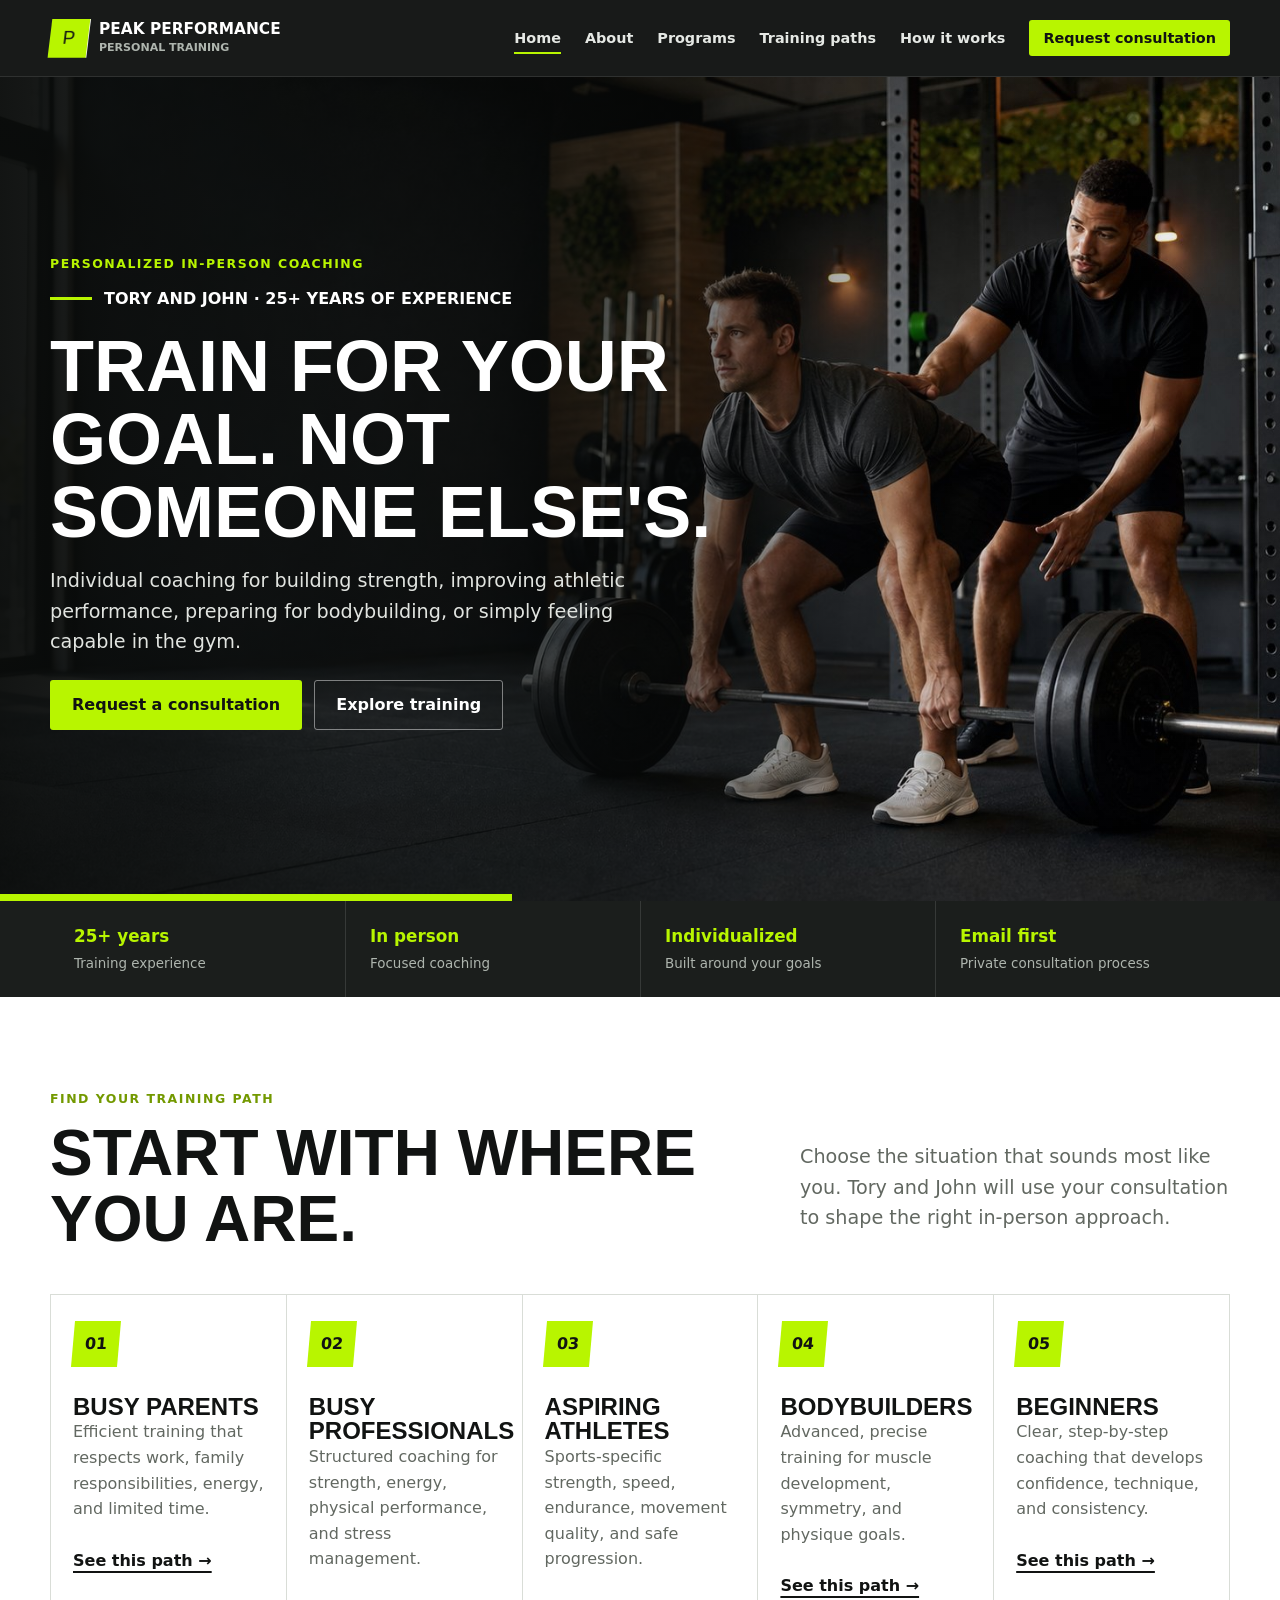
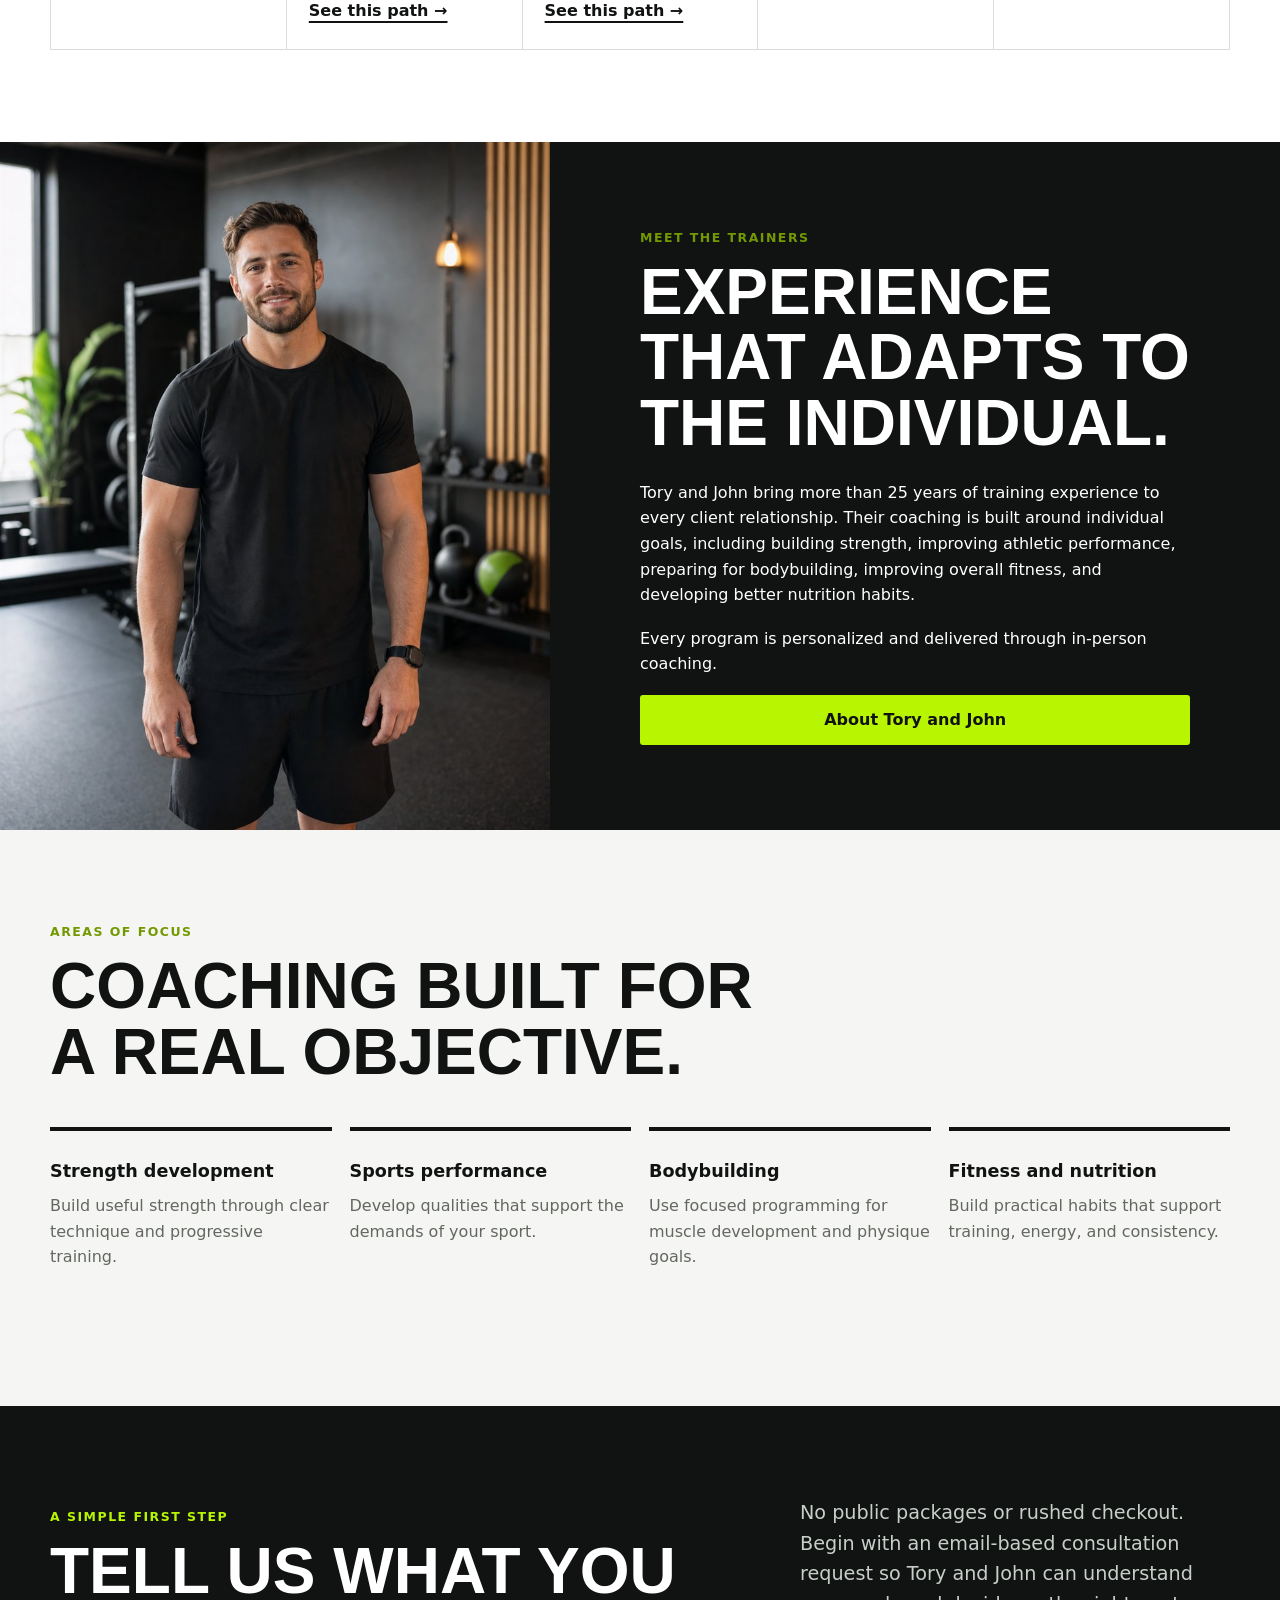
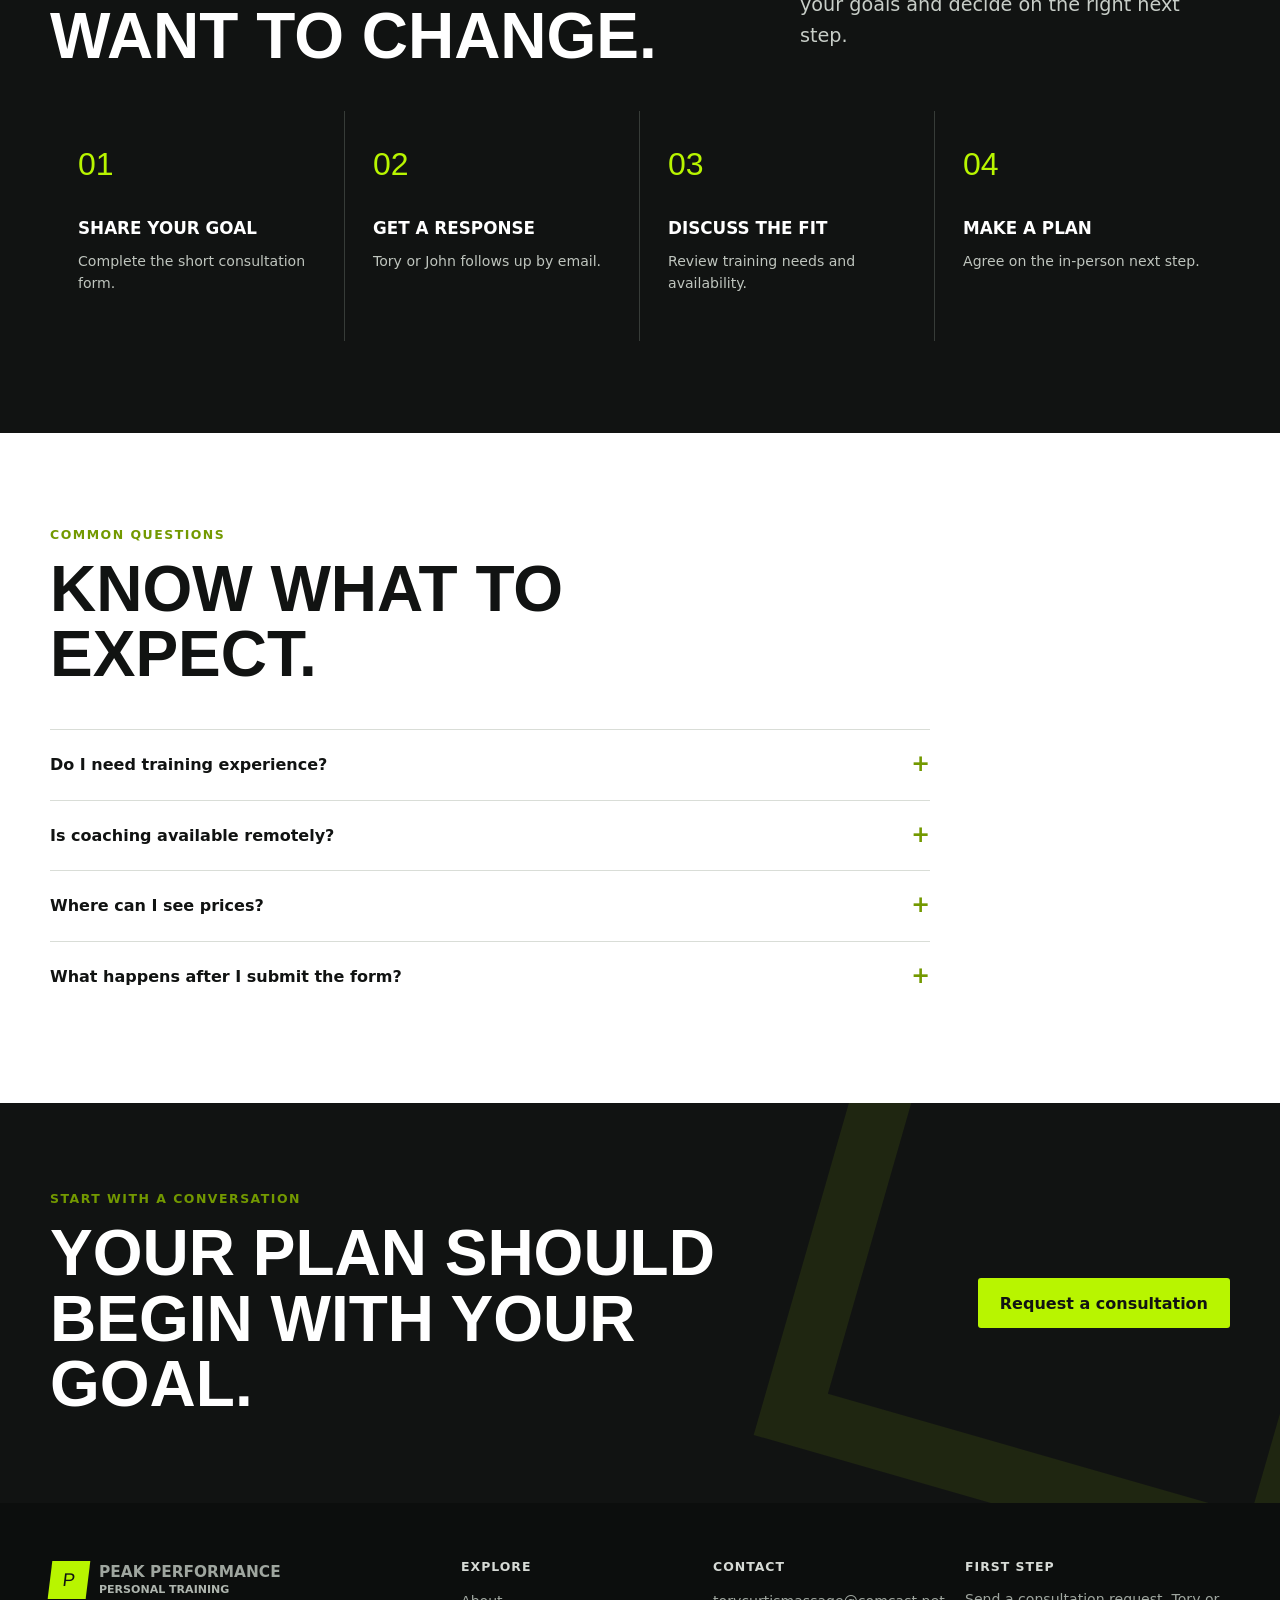
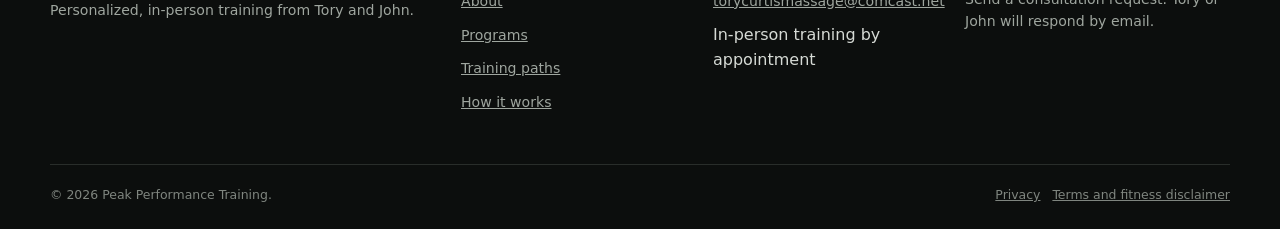
==== index.html @ 2adacbbf "Add files via upload" ====
<!DOCTYPE html>
<html lang="en">
<head>
  <meta charset="utf-8">
  <meta name="viewport" content="width=device-width, initial-scale=1">
  <meta name="description" content="Peak Performance Training offers personalized, in-person strength, bodybuilding, sports-performance, beginner fitness, and nutrition-focused coaching.">
  <meta name="theme-color" content="#111312">
  <meta property="og:title" content="Peak Performance Training | In-Person Personal Training">
  <meta property="og:description" content="Personalized in-person coaching from Tory and John, backed by more than 25 years of training experience.">
  <meta property="og:type" content="website">
  <meta property="og:image" content="assets/images/hero-training.jpg">
  <title>Peak Performance Training | In-Person Personal Training</title>
  <link rel="stylesheet" href="style.css">
  <script type="application/ld+json">{"@context":"https://schema.org","@type":"LocalBusiness","name":"Peak Performance Training","description":"Personalized in-person strength, bodybuilding, sports-performance, beginner fitness, and nutrition-focused coaching.","email":"torycurtismassage@comcast.net","founder":[{"@type":"Person","name":"Tory"},{"@type":"Person","name":"John Davis"}],"knowsAbout":["Bodybuilding","Sports-specific training","Strength development","General fitness","Beginner training","Individualized programming","Nutrition guidance"]}</script>
</head>
<body>
  <a class="skip-link" href="#main">Skip to content</a>
  <header class="site-header">
    <nav class="navbar" aria-label="Primary navigation">
      <!-- EDITABLE BUSINESS NAME: replace after the client approves the final name. -->
      <a class="brand" href="index.html" aria-label="Peak Performance Training home"><span class="brand-mark">P</span><span class="brand-copy"><strong>Peak Performance</strong><small>Personal Training</small></span></a>
      <button class="nav-toggle" type="button" aria-label="Open navigation" aria-controls="nav-menu" aria-expanded="false"><span></span><span></span><span></span></button>
      <ul class="nav-menu" id="nav-menu"><li><a class="active" href="index.html">Home</a></li><li><a href="about.html">About</a></li><li><a href="programs.html">Programs</a></li><li><a href="transformations.html">Training paths</a></li><li><a href="pricing.html">How it works</a></li><li><a class="nav-cta" href="contact.html#consultation">Request consultation</a></li></ul>
    </nav>
  </header>

  <main id="main">
    <section class="hero">
      <div class="hero-content reveal">
        <p class="eyebrow">Personalized in-person coaching</p>
        <div class="trainer-line">Tory and John &middot; 25+ years of experience</div>
        <h1>Train for your goal. Not someone else's.</h1>
        <p class="lead">Individual coaching for building strength, improving athletic performance, preparing for bodybuilding, or simply feeling capable in the gym.</p>
        <div class="btn-row"><a class="btn btn-primary" href="contact.html#consultation">Request a consultation</a><a class="btn btn-outline" href="programs.html">Explore training</a></div>
      </div>
    </section>

    <section class="trust-bar" aria-label="Training approach"><div class="container trust-grid"><div class="trust-item"><strong>25+ years</strong><span>Training experience</span></div><div class="trust-item"><strong>In person</strong><span>Focused coaching</span></div><div class="trust-item"><strong>Individualized</strong><span>Built around your goals</span></div><div class="trust-item"><strong>Email first</strong><span>Private consultation process</span></div></div></section>

    <section class="section" id="paths">
      <div class="container">
        <div class="section-head reveal"><div><p class="eyebrow">Find your training path</p><h2>Start with where you are.</h2></div><p class="lead">Choose the situation that sounds most like you. Tory and John will use your consultation to shape the right in-person approach.</p></div>
        <div class="path-grid">
          <article class="program-card reveal"><span class="icon-box" aria-hidden="true">01</span><h3>Busy parents</h3><p>Efficient training that respects work, family responsibilities, energy, and limited time.</p><a class="text-link" href="transformations.html#parents">See this path &rarr;</a></article>
          <article class="program-card reveal"><span class="icon-box" aria-hidden="true">02</span><h3>Busy professionals</h3><p>Structured coaching for strength, energy, physical performance, and stress management.</p><a class="text-link" href="transformations.html#professionals">See this path &rarr;</a></article>
          <article class="program-card reveal"><span class="icon-box" aria-hidden="true">03</span><h3>Aspiring athletes</h3><p>Sports-specific strength, speed, endurance, movement quality, and safe progression.</p><a class="text-link" href="transformations.html#athletes">See this path &rarr;</a></article>
          <article class="program-card reveal"><span class="icon-box" aria-hidden="true">04</span><h3>Bodybuilders</h3><p>Advanced, precise training for muscle development, symmetry, and physique goals.</p><a class="text-link" href="transformations.html#bodybuilders">See this path &rarr;</a></article>
          <article class="program-card reveal"><span class="icon-box" aria-hidden="true">05</span><h3>Beginners</h3><p>Clear, step-by-step coaching that develops confidence, technique, and consistency.</p><a class="text-link" href="transformations.html#beginners">See this path &rarr;</a></article>
        </div>
      </div>
    </section>

    <section class="trainer-feature">
      <img src="assets/images/trainer-portrait.jpg" width="900" height="1125" alt="Trainer standing in a well-equipped private gym" decoding="async">
      <div class="trainer-copy reveal"><p class="eyebrow">Meet the trainers</p><h2>Experience that adapts to the individual.</h2><p>Tory and John bring more than 25 years of training experience to every client relationship. Their coaching is built around individual goals, including building strength, improving athletic performance, preparing for bodybuilding, improving overall fitness, and developing better nutrition habits.</p><p>Every program is personalized and delivered through in-person coaching.</p><a class="btn btn-primary" href="about.html">About Tory and John</a></div>
    </section>

    <section class="section surface">
      <div class="container"><div class="section-head reveal"><div><p class="eyebrow">Areas of focus</p><h2>Coaching built for a real objective.</h2></div></div><div class="value-grid"><article class="value"><strong>Strength development</strong><p>Build useful strength through clear technique and progressive training.</p></article><article class="value"><strong>Sports performance</strong><p>Develop qualities that support the demands of your sport.</p></article><article class="value"><strong>Bodybuilding</strong><p>Use focused programming for muscle development and physique goals.</p></article><article class="value"><strong>Fitness and nutrition</strong><p>Build practical habits that support training, energy, and consistency.</p></article></div></div>
    </section>

    <section class="section dark">
      <div class="container"><div class="section-head reveal"><div><p class="eyebrow">A simple first step</p><h2>Tell us what you want to change.</h2></div><p class="lead">No public packages or rushed checkout. Begin with an email-based consultation request so Tory and John can understand your goals and decide on the right next step.</p></div><ol class="onboarding-strip reveal"><li><span>01</span><strong>Share your goal</strong><p>Complete the short consultation form.</p></li><li><span>02</span><strong>Get a response</strong><p>Tory or John follows up by email.</p></li><li><span>03</span><strong>Discuss the fit</strong><p>Review training needs and availability.</p></li><li><span>04</span><strong>Make a plan</strong><p>Agree on the in-person next step.</p></li></ol></div>
    </section>

    <section class="section">
      <div class="container"><div class="section-head reveal"><div><p class="eyebrow">Common questions</p><h2>Know what to expect.</h2></div></div><div class="faq">
        <div class="faq-item"><button class="faq-question" type="button" aria-expanded="false">Do I need training experience?</button><div class="faq-answer"><p>No. Beginners and people returning after a break can start with fundamentals, comfortable progressions, and clear instruction.</p></div></div>
        <div class="faq-item"><button class="faq-question" type="button" aria-expanded="false">Is coaching available remotely?</button><div class="faq-answer"><p>Not currently. Version one of the service is focused entirely on in-person training.</p></div></div>
        <div class="faq-item"><button class="faq-question" type="button" aria-expanded="false">Where can I see prices?</button><div class="faq-answer"><p>Training recommendations, scheduling, and prices are discussed privately after Tory and John review your consultation request.</p></div></div>
        <div class="faq-item"><button class="faq-question" type="button" aria-expanded="false">What happens after I submit the form?</button><div class="faq-answer"><p>Tory or John reviews your information and contacts you by email to discuss your goal and the next step.</p></div></div>
      </div></div>
    </section>

    <section class="cta"><div class="container"><div><p class="eyebrow">Start with a conversation</p><h2>Your plan should begin with your goal.</h2></div><a class="btn btn-primary" href="contact.html#consultation">Request a consultation</a></div></section>
  </main>

  <footer class="site-footer"><div class="container"><div class="footer-grid"><div><a class="brand" href="index.html"><span class="brand-mark">P</span><span class="brand-copy"><strong>Peak Performance</strong><small>Personal Training</small></span></a><p>Personalized, in-person training from Tory and John.</p></div><div><h3>Explore</h3><ul class="footer-links"><li><a href="about.html">About</a></li><li><a href="programs.html">Programs</a></li><li><a href="transformations.html">Training paths</a></li><li><a href="pricing.html">How it works</a></li></ul></div><div><h3>Contact</h3><ul class="footer-links"><li><a href="mailto:torycurtismassage@comcast.net">torycurtismassage@comcast.net</a></li><li>In-person training by appointment</li></ul></div><div><h3>First step</h3><p>Send a consultation request. Tory or John will respond by email.</p></div></div><div class="footer-bottom"><span>&copy; <span data-year></span> Peak Performance Training.</span><span><a href="privacy.html">Privacy</a> &nbsp; <a href="terms.html">Terms and fitness disclaimer</a></span></div></div></footer>
  <button class="back-to-top" type="button" aria-label="Back to top">&uarr;</button>
  <script src="script.js" defer></script>
  <script defer src="/_vercel/insights/script.js"></script>
  <script defer src="/_vercel/speed-insights/script.js"></script>
</body>
</html>
---- style.css ----
/* ================================================================
   PEAK PERFORMANCE TRAINING
   EDITABLE COLORS: Change the variables in :root.
   ================================================================ */
:root {
  --ink: #111312;
  --charcoal: #1b1e1c;
  --surface: #f5f6f3;
  --white: #ffffff;
  --muted: #626861;
  --line: #d9ddd7;
  --green: #b8f500;
  --green-dark: #739900;
  --warm: #f28a3b;
  --max: 1180px;
  --header: 76px;
  --radius: 6px;
  --shadow: 0 16px 48px rgba(17, 19, 18, 0.12);
}

* { box-sizing: border-box; }
[hidden] { display: none !important; }
html { scroll-behavior: smooth; }
body {
  margin: 0;
  overflow-x: clip;
  color: var(--ink);
  background: var(--white);
  font-family: Inter, ui-sans-serif, system-ui, -apple-system, BlinkMacSystemFont, "Segoe UI", sans-serif;
  line-height: 1.6;
  letter-spacing: 0;
}
img { display: block; max-width: 100%; height: auto; }
a { color: inherit; }
button, input, select, textarea { font: inherit; }
button { cursor: pointer; }
:focus-visible { outline: 3px solid var(--warm); outline-offset: 3px; }
.skip-link { position: fixed; top: -80px; left: 16px; z-index: 9999; padding: 12px 16px; background: var(--white); color: var(--ink); }
.skip-link:focus { top: 12px; }
.container { width: min(calc(100% - 40px), var(--max)); margin-inline: auto; }
.section { padding: 92px 0; }
.section-sm { padding: 64px 0; }
.surface { background: var(--surface); }
.dark { color: var(--white); background: var(--ink); }
.eyebrow { margin: 0 0 12px; color: var(--green-dark); font-size: 0.78rem; font-weight: 850; letter-spacing: 0.12em; text-transform: uppercase; }
.dark .eyebrow, .hero .eyebrow { color: var(--green); }
h1, h2, h3 { margin: 0; font-family: "Arial Narrow", Impact, sans-serif; font-weight: 800; line-height: 1.02; letter-spacing: 0; text-transform: uppercase; }
h1 { max-width: 900px; font-size: 5.5rem; }
h2 { font-size: 4rem; }
h3 { font-size: 1.5rem; }
p { margin: 0 0 18px; }
.lead { max-width: 720px; color: var(--muted); font-size: 1.2rem; }
.dark .lead { color: #c8cec8; }
.section-head { display: flex; align-items: end; justify-content: space-between; gap: 32px; margin-bottom: 42px; }
.section-head h2 { max-width: 760px; }
.section-head .lead { max-width: 430px; }
.btn-row { display: flex; flex-wrap: wrap; gap: 12px; align-items: center; }
.btn { display: inline-flex; min-height: 50px; align-items: center; justify-content: center; gap: 9px; padding: 0 21px; border: 1px solid transparent; border-radius: 3px; font-weight: 800; text-decoration: none; transition: transform 180ms ease, background 180ms ease, color 180ms ease, border-color 180ms ease; }
.btn:hover { transform: translateY(-2px); }
.btn-primary { color: var(--ink); background: var(--green); }
.btn-primary:hover { background: #cbff2b; }
.btn-dark { color: var(--white); background: var(--ink); }
.btn-dark:hover { background: #303531; }
.btn-outline { color: var(--white); border-color: rgba(255,255,255,.45); background: transparent; }
.btn-outline:hover { color: var(--ink); border-color: var(--white); background: var(--white); }
.text-link { display: inline-flex; align-items: center; gap: 8px; color: var(--ink); font-weight: 850; text-decoration-thickness: 2px; text-underline-offset: 5px; }

/* Header: EDITABLE BUSINESS NAME, PHONE, AND LINKS are in each HTML file. */
.site-header { position: sticky; top: 0; z-index: 1000; min-height: var(--header); color: var(--white); background: rgba(17,19,18,.97); border-bottom: 1px solid rgba(255,255,255,.1); }
.navbar { width: min(calc(100% - 40px), var(--max)); min-height: var(--header); margin: auto; display: flex; align-items: center; gap: 30px; }
.brand { display: inline-flex; align-items: center; gap: 11px; color: var(--white); text-decoration: none; }
.brand-mark { display: grid; width: 38px; height: 38px; place-items: center; color: var(--ink); background: var(--green); font-family: Impact, sans-serif; font-size: 1.15rem; transform: skew(-7deg); }
.brand-copy { line-height: 1; }
.brand-copy strong { display: block; font-size: .96rem; text-transform: uppercase; }
.brand-copy small { color: #aeb5ae; font-size: .69rem; font-weight: 700; text-transform: uppercase; }
.nav-menu { display: flex; align-items: center; gap: 24px; margin: 0 0 0 auto; padding: 0; list-style: none; }
.nav-menu a { position: relative; color: #e5e8e4; font-size: .9rem; font-weight: 750; text-decoration: none; }
.nav-menu a:not(.nav-cta)::after { content: ""; position: absolute; left: 0; bottom: -8px; width: 100%; height: 2px; background: var(--green); transform: scaleX(0); transform-origin: left; transition: transform 180ms ease; }
.nav-menu a:hover::after, .nav-menu a.active::after { transform: scaleX(1); }
.nav-cta { padding: 10px 14px; color: var(--ink) !important; background: var(--green); border-radius: 3px; }
.nav-toggle { display: none; width: 44px; height: 44px; margin-left: auto; border: 0; background: transparent; }
.nav-toggle span { display: block; width: 24px; height: 2px; margin: 5px auto; background: var(--white); transition: transform 180ms ease, opacity 180ms ease; }
.nav-toggle.open span:nth-child(1) { transform: translateY(7px) rotate(45deg); }
.nav-toggle.open span:nth-child(2) { opacity: 0; }
.nav-toggle.open span:nth-child(3) { transform: translateY(-7px) rotate(-45deg); }

/* Home */
.hero { position: relative; min-height: calc(100vh - var(--header)); display: flex; align-items: end; color: var(--white); background: #101311 url("assets/images/hero-training.jpg") center / cover no-repeat; overflow: hidden; }
.hero::before { content: ""; position: absolute; inset: 0; background: linear-gradient(90deg, rgba(9,11,10,.96) 0%, rgba(9,11,10,.72) 46%, rgba(9,11,10,.08) 78%); }
.hero::after { content: ""; position: absolute; left: 0; bottom: 0; width: 40%; height: 7px; background: var(--green); }
.hero-content { position: relative; z-index: 1; width: min(calc(100% - 40px), var(--max)); margin: auto; padding: 52px 0 46px; }
.hero-content h1 { max-width: 700px; font-size: 4.5rem; }
.hero-content .lead { max-width: 590px; margin: 16px 0 22px; color: #e1e4e0; }
.trainer-line { display: flex; align-items: center; gap: 12px; margin-bottom: 18px; font-weight: 800; text-transform: uppercase; }
.trainer-line::before { content: ""; width: 42px; height: 3px; background: var(--green); }
.trust-bar { color: var(--white); background: var(--charcoal); }
.trust-grid { display: grid; grid-template-columns: repeat(4, 1fr); }
.trust-item { padding: 22px 24px; border-left: 1px solid rgba(255,255,255,.12); }
.trust-item:first-child { border-left: 0; }
.trust-item strong { display: block; color: var(--green); font-size: 1.05rem; }
.trust-item span { color: #aeb5ae; font-size: .84rem; }
.program-grid { display: grid; grid-template-columns: repeat(3, 1fr); border-top: 1px solid var(--line); border-left: 1px solid var(--line); }
.program-card { position: relative; min-height: 285px; padding: 30px; border-right: 1px solid var(--line); border-bottom: 1px solid var(--line); background: var(--white); transition: background 180ms ease, transform 180ms ease; }
.program-card:hover { z-index: 1; background: #faffed; transform: translateY(-4px); box-shadow: var(--shadow); }
.icon-box { display: grid; width: 46px; height: 46px; margin-bottom: 34px; place-items: center; color: var(--ink); background: var(--green); font-weight: 900; transform: skew(-5deg); }
.program-card p { color: var(--muted); }
.program-card .text-link { margin-top: 8px; }
.trainer-feature { display: grid; grid-template-columns: .86fr 1.14fr; min-height: 620px; }
.trainer-feature img { width: 100%; height: 100%; object-fit: cover; object-position: center top; }
.trainer-copy { display: flex; flex-direction: column; justify-content: center; padding: 70px clamp(32px, 7vw, 92px); color: var(--white); background: var(--ink); }
.trainer-copy h2 { margin-bottom: 24px; }
.credential-list { display: grid; grid-template-columns: 1fr 1fr; gap: 10px 24px; margin: 18px 0 30px; padding: 0; list-style: none; }
.credential-list li::before { content: "+"; margin-right: 9px; color: var(--green); font-weight: 900; }
.stats { display: grid; grid-template-columns: repeat(4, 1fr); gap: 1px; background: var(--line); }
.stat { padding: 34px 24px; text-align: center; background: var(--white); }
.stat strong { display: block; font-family: Impact, sans-serif; font-size: 3.7rem; line-height: 1; }
.stat span { color: var(--muted); font-size: .85rem; font-weight: 750; text-transform: uppercase; }
.transformation-feature { display: grid; grid-template-columns: 1.35fr .65fr; overflow: hidden; color: var(--white); background: var(--ink); }
.transformation-feature img { width: 100%; height: 100%; min-height: 460px; object-fit: cover; }
.transformation-copy { display: flex; flex-direction: column; justify-content: center; padding: 48px; }
.result-list { margin: 22px 0 28px; padding: 0; list-style: none; }
.result-list li { padding: 11px 0; border-top: 1px solid rgba(255,255,255,.16); }
.result-list strong { color: var(--green); }

/* Inner pages */
.page-hero { position: relative; min-height: 430px; display: flex; align-items: end; padding: 86px 0 66px; color: var(--white); background: #151816; overflow: hidden; }
.page-hero::before { content: ""; position: absolute; inset: 0; opacity: .26; background: url("assets/images/group-training.jpg") center / cover no-repeat; }
.page-hero::after { content: ""; position: absolute; inset: 0; background: linear-gradient(90deg, #111312 0%, rgba(17,19,18,.8) 56%, rgba(17,19,18,.25)); }
.page-hero .container { position: relative; z-index: 1; }
.page-hero h1 { max-width: 830px; font-size: 5rem; }
.page-hero .lead { margin-top: 20px; color: #d8ddd7; }
.page-hero .btn { margin-top: 10px; }
.split { display: grid; grid-template-columns: 1fr 1fr; gap: clamp(36px, 7vw, 90px); align-items: center; }
.split > *, .program-detail > *, .contact-layout > *, .gallery-grid > *, .footer-grid > * { min-width: 0; }
.split h2 { font-size: 3.5rem; }
.split-media { position: relative; }
.split-media img { width: 100%; aspect-ratio: 4 / 5; object-fit: cover; }
.split-media::after { content: ""; position: absolute; right: -14px; bottom: -14px; width: 42%; height: 42%; z-index: -1; background: var(--green); }
.value-grid { display: grid; grid-template-columns: repeat(4, 1fr); gap: 18px; }
.value { padding: 26px 0; border-top: 4px solid var(--ink); }
.value strong { display: block; margin-bottom: 8px; font-size: 1.1rem; }
.value p { color: var(--muted); }
.timeline { position: relative; display: grid; grid-template-columns: repeat(4, 1fr); gap: 24px; margin-top: 42px; }
.timeline::before { content: ""; position: absolute; top: 18px; left: 0; right: 0; height: 2px; background: var(--line); }
.timeline-item { position: relative; padding-top: 46px; }
.timeline-item::before { content: ""; position: absolute; top: 10px; left: 0; width: 18px; height: 18px; border: 5px solid var(--white); border-radius: 50%; background: var(--green-dark); box-shadow: 0 0 0 2px var(--green-dark); }
.timeline-item strong { display: block; font-size: 1.1rem; }
.timeline-item span { color: var(--muted); }

/* Programs */
.program-detail { display: grid; grid-template-columns: 80px 1fr .65fr; gap: 28px; padding: 42px 0; border-top: 1px solid var(--line); align-items: start; }
.program-number { font-family: Impact, sans-serif; font-size: 2.8rem; color: var(--green-dark); }
.program-detail h2 { margin-bottom: 16px; font-size: 3.2rem; }
.program-detail p { color: var(--muted); }
.program-meta { padding-left: 28px; border-left: 1px solid var(--line); }
.program-meta strong { display: block; margin-top: 12px; font-size: .76rem; text-transform: uppercase; }
.program-meta span { color: var(--muted); }

/* Transformations */
.gallery-grid { display: grid; grid-template-columns: repeat(2, 1fr); gap: 24px; }
.story { overflow: hidden; border: 1px solid var(--line); background: var(--white); }
.story img { width: 100%; aspect-ratio: 16 / 9; object-fit: cover; }
.story-copy { padding: 28px; }
.story-copy p { color: var(--muted); }
.story-metrics { display: flex; flex-wrap: wrap; gap: 8px; margin-top: 20px; }
.metric { padding: 7px 10px; color: var(--ink); background: #e9f5c7; border-radius: 2px; font-size: .78rem; font-weight: 800; }
.disclaimer { padding: 18px 20px; color: #545a54; background: #f0f1ee; border-left: 4px solid var(--warm); font-size: .85rem; }

/* Pricing */
.plan-finder-section { background: var(--ink); color: var(--white); }
.plan-finder-layout { display: grid; grid-template-columns: .72fr 1.28fr; gap: clamp(40px, 8vw, 100px); align-items: start; }
.plan-finder-intro { position: sticky; top: calc(var(--header) + 36px); }
.plan-finder-intro h2 { max-width: 500px; }
.plan-finder-intro .lead { margin-top: 20px; color: #c8cec8; }
.plan-finder-points { display: flex; flex-wrap: wrap; gap: 10px 22px; margin: 28px 0 0; padding: 0; list-style: none; }
.plan-finder-points li { color: #dfe4de; font-size: .84rem; font-weight: 800; }
.plan-finder-points li::before { content: "+"; margin-right: 8px; color: var(--green); }
.plan-quiz { min-height: 540px; padding: clamp(26px, 4vw, 46px); color: var(--ink); background: var(--white); }
.quiz-progress { margin-bottom: 32px; }
.quiz-progress > div:first-child { display: flex; justify-content: space-between; gap: 18px; margin-bottom: 11px; font-size: .78rem; text-transform: uppercase; }
.quiz-progress span { color: var(--muted); }
.quiz-progress-track { height: 5px; overflow: hidden; background: var(--line); }
.quiz-progress-track span { display: block; height: 100%; background: var(--green-dark); transition: width 220ms ease; }
.quiz-step { margin: 0; padding: 0; border: 0; }
.quiz-step legend { margin-bottom: 24px; font-family: "Arial Narrow", Impact, sans-serif; font-size: 2.15rem; font-weight: 800; line-height: 1.05; text-transform: uppercase; }
.quiz-option { display: flex; min-height: 82px; align-items: center; gap: 14px; margin-bottom: 10px; padding: 14px 16px; border: 1px solid var(--line); cursor: pointer; transition: border-color 160ms ease, background 160ms ease; }
.quiz-option:hover, .quiz-option:has(input:checked) { border-color: var(--ink); background: #f5fbdc; box-shadow: inset 5px 0 var(--green); }
.quiz-option input { flex: 0 0 auto; width: 20px; height: 20px; accent-color: var(--green-dark); }
.quiz-option span { display: grid; }
.quiz-option strong { font-size: .98rem; }
.quiz-option small { color: var(--muted); }
.quiz-actions { display: flex; align-items: center; justify-content: flex-end; gap: 22px; margin-top: 24px; }
.quiz-back, .quiz-restart { padding: 8px 0; color: var(--ink); border: 0; border-bottom: 2px solid var(--ink); background: transparent; font-weight: 800; }
.quiz-message { min-height: 24px; margin: 12px 0 0; color: #9a4e16; font-weight: 800; }
.quiz-result { padding-top: 8px; }
.quiz-result:focus { outline: none; }
.quiz-result-heading { display: flex; align-items: end; justify-content: space-between; gap: 20px; margin-bottom: 16px; padding-bottom: 18px; border-bottom: 1px solid var(--line); }
.quiz-result-heading h3 { font-size: 2.5rem; }
.quiz-result-heading > strong { color: var(--green-dark); font-size: 1.05rem; }
.quiz-result .feature-list { margin: 24px 0; }
.quiz-result > small { display: block; margin-top: 20px; color: var(--muted); }
.pricing-grid { display: grid; grid-template-columns: repeat(3, 1fr); gap: 18px; align-items: stretch; }
.price-card { position: relative; display: flex; flex-direction: column; padding: 34px; border: 1px solid var(--line); background: var(--white); }
.price-card.featured { border: 2px solid var(--ink); box-shadow: var(--shadow); }
.price-badge { position: absolute; top: 0; right: 0; padding: 7px 12px; color: var(--ink); background: var(--green); font-size: .7rem; font-weight: 900; text-transform: uppercase; }
.price { margin: 22px 0 4px; font-family: Impact, sans-serif; font-size: 3.8rem; line-height: 1; }
.price small { font-family: inherit; font-size: 1rem; }
.price-card > p { color: var(--muted); }
.plan-fit { display: grid; gap: 0; margin: 22px 0 0; border-top: 1px solid var(--line); }
.plan-fit div { display: grid; grid-template-columns: .8fr 1.2fr; gap: 12px; padding: 10px 0; border-bottom: 1px solid var(--line); }
.plan-fit dt { color: var(--muted); font-size: .72rem; font-weight: 850; text-transform: uppercase; }
.plan-fit dd { margin: 0; font-size: .82rem; font-weight: 800; }
.feature-list { flex: 1; margin: 24px 0 30px; padding: 0; list-style: none; }
.feature-list li { padding: 10px 0; border-top: 1px solid var(--line); }
.feature-list li::before { content: "+"; margin-right: 9px; color: var(--green-dark); font-weight: 900; }
.payment-actions { display: grid; gap: 14px; }
.payment-actions .text-link { width: fit-content; font-size: .86rem; }
.payment-status, .integration-status { min-height: 28px; margin: 24px 0 0; color: #9a4e16; font-weight: 800; }
.secure-checkout { display: flex; align-items: center; gap: 24px; margin-top: 28px; padding: 20px 24px; color: var(--white); background: var(--charcoal); }
.secure-checkout strong { flex: 0 0 auto; color: var(--green); }
.secure-checkout span { color: #c8cec8; font-size: .86rem; }
.secure-checkout .btn { flex: 0 0 auto; margin-left: auto; }
.policy-strip { display: grid; grid-template-columns: repeat(3, 1fr); gap: 1px; margin-top: 44px; background: var(--line); }
.policy-strip div { padding: 24px; background: var(--surface); }
.policy-strip strong { display: block; }
.policy-strip span { color: var(--muted); font-size: .88rem; }
.comparison-wrap { margin-top: 44px; overflow-x: auto; border: 1px solid var(--line); background: var(--white); }
.plan-comparison { width: 100%; min-width: 720px; border-collapse: collapse; text-align: left; }
.plan-comparison caption { padding: 22px 24px; color: var(--white); background: var(--ink); font-family: "Arial Narrow", Impact, sans-serif; font-size: 1.6rem; font-weight: 800; text-align: left; text-transform: uppercase; }
.plan-comparison th, .plan-comparison td { padding: 15px 20px; border-bottom: 1px solid var(--line); }
.plan-comparison thead th { color: var(--muted); background: var(--surface); font-size: .76rem; text-transform: uppercase; }
.plan-comparison tbody th { width: 28%; }
.plan-comparison td { color: var(--muted); }
.onboarding-strip { display: grid; grid-template-columns: repeat(4, 1fr); margin: 0; padding: 0; color: var(--white); background: var(--ink); list-style: none; }
.onboarding-strip li { min-height: 220px; padding: 28px; border-right: 1px solid #373c38; }
.onboarding-strip li:last-child { border-right: 0; }
.onboarding-strip span { display: block; color: var(--green); font-family: Impact, sans-serif; font-size: 2rem; }
.onboarding-strip strong { display: block; margin: 24px 0 8px; font-size: 1.05rem; text-transform: uppercase; }
.onboarding-strip p { color: #bfc5be; font-size: .88rem; }

/* Local search section: replace Your City and service area details in index.html. */
.local-section { padding: 0; color: var(--white); background: var(--ink); }
.local-layout { display: grid; grid-template-columns: 1.1fr .9fr; min-height: 470px; }
.local-copy { display: flex; flex-direction: column; justify-content: center; padding: 72px clamp(28px, 6vw, 80px); }
.local-copy .lead { margin: 20px 0 26px; color: #c8cec8; }
.local-details { display: grid; grid-template-columns: repeat(2, 1fr); gap: 1px; align-content: center; padding: 44px; background: #303531; }
.local-detail { min-height: 150px; padding: 24px; background: var(--charcoal); }
.local-detail span { display: block; margin-bottom: 8px; color: var(--green); font-size: .72rem; font-weight: 850; text-transform: uppercase; }
.local-detail strong { display: block; font-size: 1.05rem; }
.local-detail small { color: #aeb5ae; }

/* Forms and booking */
.contact-layout { display: grid; grid-template-columns: 1fr .82fr; gap: 64px; align-items: start; }
.form-grid { display: grid; grid-template-columns: 1fr 1fr; gap: 18px; }
.field { display: flex; flex-direction: column; gap: 7px; }
.field.full { grid-column: 1 / -1; }
.field label { font-size: .82rem; font-weight: 800; }
.field input, .field select, .field textarea { width: 100%; min-height: 50px; padding: 12px 13px; color: var(--ink); border: 1px solid #bfc5be; border-radius: 2px; background: var(--white); }
.field textarea { min-height: 130px; resize: vertical; }
.field input:focus, .field select:focus, .field textarea:focus { border-color: var(--green-dark); outline: 2px solid rgba(115,153,0,.2); }
.form-status { min-height: 25px; margin: 14px 0 0; font-weight: 700; }
.contact-panel { padding: 34px; color: var(--white); background: var(--ink); }
.contact-panel a { color: var(--white); overflow-wrap: anywhere; }
.contact-list { margin: 24px 0; padding: 0; list-style: none; }
.contact-list li { padding: 16px 0; border-top: 1px solid rgba(255,255,255,.15); }
.contact-list span { display: block; color: #aeb5ae; font-size: .75rem; text-transform: uppercase; }
.contact-actions { display: flex; flex-direction: column; align-items: flex-start; gap: 18px; }
.light-link { color: var(--white); }
.booking-launch { display: grid; grid-template-columns: 1fr auto; align-items: center; gap: 40px; padding: 36px; color: var(--white); background: var(--ink); }
.booking-launch h3 { margin-bottom: 12px; font-size: 2rem; }
.booking-launch p { max-width: 700px; color: #c8cec8; }
.booking-steps { display: flex; flex-wrap: wrap; gap: 10px 22px; margin: 22px 0 0; padding: 0; list-style: none; }
.booking-steps li { color: #dfe4de; font-size: .86rem; font-weight: 750; }
.booking-steps li::before { content: "+"; margin-right: 8px; color: var(--green); }
.calendar-shell { overflow: hidden; min-height: 700px; border: 1px solid var(--line); background: var(--white); }
.calendar-shell iframe { width: 100%; height: 700px; border: 0; }
.calendar-note { padding: 18px; color: var(--muted); background: var(--surface); font-size: .84rem; }

/* Instant booking drawer */
body.booking-open { overflow: hidden; }
.booking-modal { position: fixed; inset: 0; z-index: 3000; visibility: hidden; pointer-events: none; }
.booking-modal.open { visibility: visible; pointer-events: auto; }
.booking-scrim { position: absolute; inset: 0; width: 100%; height: 100%; border: 0; background: rgba(8,10,9,.72); opacity: 0; transition: opacity 240ms ease; }
.booking-modal.open .booking-scrim { opacity: 1; }
.booking-drawer { position: absolute; top: 0; right: 0; width: min(680px, 100%); height: 100dvh; padding: 32px clamp(24px, 5vw, 46px) 54px; overflow-y: auto; color: var(--ink); background: var(--white); box-shadow: -24px 0 70px rgba(0,0,0,.28); transform: translateX(100%); transition: transform 280ms ease; }
.booking-modal.open .booking-drawer { transform: translateX(0); }
.booking-drawer-head { display: flex; align-items: start; justify-content: space-between; gap: 24px; }
.booking-drawer-head h2 { font-size: 3rem; }
.booking-close { flex: 0 0 auto; display: grid; width: 44px; height: 44px; place-items: center; padding: 0; color: var(--ink); border: 1px solid var(--line); background: var(--white); font-size: 2rem; line-height: 1; }
.booking-close:hover { background: var(--surface); }
.booking-assurance { display: grid; gap: 2px; margin: 24px 0; padding: 17px 19px; color: var(--white); background: var(--ink); border-left: 5px solid var(--green); }
.booking-assurance strong { color: var(--green); }
.booking-assurance span { color: #d5dad4; font-size: .88rem; }
.booking-plan-cue { margin-bottom: 20px; padding: 11px 14px; color: var(--ink); background: #eef8cf; font-size: .84rem; font-weight: 800; }
.booking-progress { display: grid; grid-template-columns: repeat(3, 1fr); gap: 1px; margin: 0 0 30px; padding: 0; background: var(--line); list-style: none; }
.booking-progress li { display: flex; align-items: center; gap: 8px; padding: 11px 10px; color: var(--muted); background: var(--surface); font-size: .78rem; font-weight: 850; text-transform: uppercase; }
.booking-progress span { display: grid; width: 24px; height: 24px; place-items: center; color: var(--muted); border: 1px solid #b8beb7; border-radius: 50%; }
.booking-progress li.active { color: var(--ink); background: #eef8cf; }
.booking-progress li.active span, .booking-progress li.complete span { color: var(--ink); border-color: var(--green); background: var(--green); }
.booking-step-heading { display: flex; align-items: end; justify-content: space-between; gap: 18px; }
.booking-step-heading h3, .booking-success h3 { font-size: 2rem; }
.booking-timezone { color: var(--muted); font-size: .76rem; font-weight: 750; }
.booking-help { margin: 12px 0 22px; color: var(--muted); }
.booking-date-grid { display: grid; grid-template-columns: repeat(4, 1fr); gap: 8px; }
.booking-date { min-height: 92px; padding: 10px 6px; color: var(--ink); border: 1px solid var(--line); background: var(--white); }
.booking-date span, .booking-date small { display: block; color: var(--muted); font-size: .72rem; font-weight: 800; text-transform: uppercase; }
.booking-date strong { display: block; margin: 2px 0; font-size: 1.45rem; line-height: 1; }
.booking-date:hover, .booking-date.selected { border-color: var(--ink); background: #eef8cf; box-shadow: inset 0 -4px var(--green); }
.booking-label { margin: 26px 0 10px; font-size: .78rem; font-weight: 850; text-transform: uppercase; }
.booking-time-grid { display: grid; grid-template-columns: repeat(3, 1fr); gap: 8px; min-height: 48px; }
.booking-time { min-height: 48px; padding: 8px; color: var(--ink); border: 1px solid var(--line); background: var(--white); font-weight: 800; }
.booking-time:hover, .booking-time.selected { color: var(--ink); border-color: var(--ink); background: var(--green); }
.booking-empty { grid-column: 1 / -1; margin: 0; padding: 12px; color: var(--muted); background: var(--surface); font-size: .86rem; }
.booking-selection { min-height: 28px; margin: 18px 0 8px; color: var(--green-dark); font-weight: 850; }
.booking-continue { width: 100%; }
.booking-continue:disabled { color: #7b817a; background: #e2e5e0; cursor: not-allowed; }
.booking-fine-print { margin: 12px 0 0; color: #777d76; font-size: .72rem; }
.booking-fine-print code { color: inherit; }
.selected-slot { margin: 18px 0; padding: 14px 16px; color: var(--ink); background: #eef8cf; border-left: 4px solid var(--green-dark); font-weight: 850; }
.drawer-fields { display: grid; grid-template-columns: 1fr 1fr; gap: 15px; }
.drawer-fields textarea { min-height: 92px; }
.booking-consent { display: flex; align-items: start; gap: 10px; margin: 18px 0; color: var(--muted); font-size: .78rem; }
.booking-consent input { flex: 0 0 auto; width: 18px; height: 18px; margin-top: 2px; accent-color: var(--green-dark); }
.booking-form-actions { display: flex; align-items: center; justify-content: space-between; gap: 16px; }
.booking-back, .booking-new { padding: 9px 0; color: var(--ink); border: 0; border-bottom: 2px solid var(--ink); background: transparent; font-weight: 800; }
.booking-success { padding-top: 16px; }
.success-mark { display: grid; width: 58px; height: 58px; margin-bottom: 24px; place-items: center; color: var(--ink); background: var(--green); border-radius: 50%; font-size: 1.6rem; font-weight: 900; }
.booking-success .lead { margin-top: 12px; }
.success-summary { margin: 22px 0; padding: 18px; color: var(--white); background: var(--ink); border-left: 5px solid var(--green); font-weight: 850; }
.booking-next { display: grid; gap: 5px; margin-bottom: 24px; padding-bottom: 22px; border-bottom: 1px solid var(--line); }
.booking-next span { color: var(--muted); }
.booking-new { margin-top: 24px; }
.booking-embed iframe { width: 100%; height: calc(100dvh - 225px); min-height: 620px; border: 1px solid var(--line); }
.booking-embed p { color: var(--muted); font-size: .82rem; }
.success-page { min-height: calc(100vh - 184px); display: grid; max-width: 850px; align-content: center; }
.success-page h1 { max-width: 780px; font-size: 4.7rem; }
.success-page .lead { margin: 22px 0; color: #c8cec8; }
.success-page .booking-next { max-width: 700px; }
.success-page .disclaimer { max-width: 700px; margin-top: 28px; color: #cbd0ca; background: #232724; }

/* FAQ, slider, CTA */
.faq { max-width: 880px; }
.faq-item { border-top: 1px solid var(--line); }
.faq-question { width: 100%; display: flex; justify-content: space-between; gap: 20px; padding: 22px 0; color: var(--ink); border: 0; background: transparent; text-align: left; font-weight: 850; }
.faq-question::after { content: "+"; color: var(--green-dark); font-size: 1.4rem; line-height: 1; }
.faq-question[aria-expanded="true"]::after { content: "-"; }
.faq-answer { display: none; max-width: 720px; padding: 0 0 22px; color: var(--muted); }
.faq-question[aria-expanded="true"] + .faq-answer { display: block; }
.testimonial-wrap { position: relative; min-height: 280px; padding: 52px; color: var(--white); background: var(--ink); }
.testimonial { display: none; }
.testimonial.active { display: block; animation: fade 300ms ease; }
.testimonial blockquote { max-width: 850px; margin: 0 0 22px; font-size: 1.9rem; line-height: 1.35; }
.testimonial cite { color: var(--green); font-style: normal; font-weight: 800; }
.slider-controls { display: flex; gap: 8px; margin-top: 28px; }
.slider-controls button { width: 42px; height: 42px; color: var(--white); border: 1px solid #59605a; background: transparent; }
.slider-controls button:hover { color: var(--ink); background: var(--green); border-color: var(--green); }
.cta { position: relative; padding: 86px 0; overflow: hidden; color: var(--white); background: var(--ink); }
.cta::before { content: ""; position: absolute; right: -100px; top: -140px; width: 440px; height: 440px; border: 60px solid rgba(184,245,0,.08); transform: rotate(16deg); }
.cta .container { position: relative; display: flex; align-items: center; justify-content: space-between; gap: 40px; }
.cta h2 { max-width: 760px; }

/* Footer */
.site-footer { padding: 58px 0 24px; color: #d6dad5; background: #0c0e0d; }
.footer-grid { display: grid; grid-template-columns: 1.4fr .8fr .8fr 1fr; gap: 40px; }
.footer-grid h3 { margin-bottom: 14px; font-family: inherit; font-size: .78rem; letter-spacing: .08em; }
.footer-grid p, .footer-grid a { color: #9fa69f; font-size: .88rem; }
.footer-links { margin: 0; padding: 0; list-style: none; }
.footer-links li { margin: 8px 0; }
.footer-links a:hover { color: var(--green); }
.footer-bottom { display: flex; justify-content: space-between; gap: 24px; margin-top: 42px; padding-top: 20px; border-top: 1px solid #292d2a; color: #7f857f; font-size: .78rem; }
.back-to-top { position: fixed; right: 18px; bottom: 18px; z-index: 800; width: 46px; height: 46px; color: var(--ink); border: 0; border-radius: 50%; background: var(--green); box-shadow: var(--shadow); opacity: 0; pointer-events: none; transform: translateY(12px); transition: opacity 180ms ease, transform 180ms ease; }
.back-to-top.show { opacity: 1; pointer-events: auto; transform: none; }

.reveal { opacity: 0; transform: translateY(22px); transition: opacity 650ms ease, transform 650ms ease; }
.reveal.visible { opacity: 1; transform: none; }

/* Confirmed-client content additions */
.path-grid { display: grid; grid-template-columns: repeat(5, minmax(0, 1fr)); border-top: 1px solid var(--line); border-left: 1px solid var(--line); }
.path-grid .program-card { min-height: 330px; padding: 26px 22px; }
.path-grid .icon-box { margin-bottom: 28px; }
.path-details { display: grid; gap: 0; }
.process-grid { display: grid; grid-template-columns: repeat(5, minmax(0, 1fr)); margin: 0; padding: 0; list-style: none; border: 1px solid var(--line); }
.process-grid li { min-height: 250px; padding: 30px 24px; border-right: 1px solid var(--line); background: var(--white); }
.process-grid li:last-child { border-right: 0; }
.process-grid span { display: inline-grid; width: 38px; height: 38px; margin-bottom: 34px; place-items: center; color: var(--ink); background: var(--green); font-size: .76rem; font-weight: 900; }
.process-grid strong { display: block; margin-bottom: 12px; font-size: 1.08rem; text-transform: uppercase; }
.process-grid p { margin: 0; color: var(--muted); }
.optional { color: var(--muted); font-size: .75rem; font-weight: 600; text-transform: lowercase; }
.contact-steps { display: grid; gap: 16px; margin: 28px 0; padding: 0; list-style: none; }
.contact-steps li { display: grid; grid-template-columns: 32px 1fr; gap: 12px; align-items: center; }
.contact-steps span { display: grid; width: 32px; height: 32px; place-items: center; color: var(--ink); background: var(--green); font-size: .78rem; font-weight: 900; }
.form-status { min-height: 24px; margin: 14px 0 0; font-weight: 700; }
.form-status.success { color: #315f00; }
.btn:disabled { cursor: wait; opacity: .65; transform: none; }
@keyframes fade { from { opacity: 0; } to { opacity: 1; } }

@media (max-width: 980px) {
  h1 { font-size: 4.6rem; }
  h2 { font-size: 3.4rem; }
  .page-hero h1 { font-size: 4.4rem; }
  .nav-toggle { display: block; }
  .nav-menu { position: fixed; inset: var(--header) 0 auto; display: none; flex-direction: column; align-items: stretch; gap: 0; padding: 12px 20px 22px; background: var(--ink); border-top: 1px solid #343834; }
  .nav-menu.open { display: flex; }
  .nav-menu li { border-bottom: 1px solid #2c302d; }
  .nav-menu a { display: block; padding: 15px 4px; }
  .nav-menu a::after { display: none; }
  .nav-cta { margin-top: 10px; text-align: center; }
  .program-grid, .pricing-grid { grid-template-columns: repeat(2, 1fr); }
  .path-grid { grid-template-columns: repeat(3, minmax(0, 1fr)); }
  .process-grid { grid-template-columns: repeat(3, minmax(0, 1fr)); }
  .process-grid li { border-bottom: 1px solid var(--line); }
  .plan-finder-layout, .local-layout { grid-template-columns: 1fr; }
  .plan-finder-intro { position: static; }
  .onboarding-strip { grid-template-columns: repeat(2, 1fr); }
  .trust-grid, .stats, .value-grid { grid-template-columns: repeat(2, 1fr); }
  .trainer-feature, .transformation-feature, .contact-layout { grid-template-columns: 1fr; }
  .trainer-feature img { max-height: 680px; }
  .transformation-feature img { min-height: 0; }
  .timeline { grid-template-columns: repeat(2, 1fr); }
  .timeline::before { display: none; }
  .program-detail { grid-template-columns: 60px 1fr; }
  .program-meta { grid-column: 2; padding-left: 0; border-left: 0; }
  .footer-grid { grid-template-columns: repeat(2, 1fr); }
}

@media (max-width: 700px) {
  :root { --header: 68px; }
  .container, .navbar, .hero-content { width: min(calc(100% - 28px), var(--max)); }
  .section { padding: 68px 0; }
  .section-sm { padding: 48px 0; }
  .brand-copy small { display: none; }
  .hero { min-height: 740px; background-position: 62% center; }
  .hero::before { background: linear-gradient(0deg, rgba(9,11,10,.97) 0%, rgba(9,11,10,.65) 70%, rgba(9,11,10,.24)); }
  .hero-content { padding: 66px 0 56px; }
  .hero-content h1 { font-size: 3.15rem; }
  h1 { font-size: 3.15rem; }
  .page-hero h1 { max-width: 100%; font-size: 2.1rem; overflow-wrap: anywhere; word-break: break-word; }
  body.dark h1 { font-size: 2.5rem; }
  h2 { max-width: 100%; font-size: 2rem; overflow-wrap: anywhere; word-break: break-word; }
  .split h2 { font-size: 2rem; }
  .lead { font-size: 1.08rem; }
  .program-detail h2 { font-size: 2rem; }
  .testimonial blockquote { font-size: 1.45rem; }
  .section-head { display: block; }
  .section-head .lead { margin-top: 18px; }
  .trust-grid, .stats, .program-grid, .pricing-grid, .value-grid, .gallery-grid, .policy-strip, .timeline { grid-template-columns: 1fr; }
  .path-grid, .process-grid { grid-template-columns: 1fr; }
  .path-grid .program-card, .process-grid li { min-height: 0; }
  .process-grid li { border-right: 0; }
  .plan-quiz { min-height: 0; padding: 26px 20px; }
  .quiz-step legend { font-size: 1.8rem; }
  .quiz-result-heading { align-items: start; flex-direction: column; gap: 5px; }
  .quiz-actions { align-items: stretch; flex-direction: column-reverse; }
  .quiz-actions .btn { width: 100%; }
  .quiz-back { align-self: center; }
  .onboarding-strip, .local-details { grid-template-columns: 1fr; }
  .onboarding-strip li { min-height: 0; border-right: 0; border-bottom: 1px solid #373c38; }
  .local-details { padding: 14px; }
  .local-detail { min-height: 0; }
  .trust-item { border-left: 0; border-top: 1px solid rgba(255,255,255,.12); }
  .program-card { min-height: auto; }
  .trainer-copy, .transformation-copy, .testimonial-wrap { padding: 38px 24px; }
  .credential-list { grid-template-columns: 1fr; }
  .split { grid-template-columns: 1fr; }
  .split > * { min-width: 0; }
  .program-detail { grid-template-columns: 1fr; gap: 12px; }
  .program-meta { grid-column: 1; }
  .form-grid { grid-template-columns: 1fr; }
  .field.full { grid-column: 1; }
  .cta .container { display: block; }
  .cta .btn { margin-top: 28px; }
  .booking-launch { grid-template-columns: 1fr; gap: 24px; padding: 28px 24px; }
  .booking-section h2 { font-size: 2.5rem; }
  .booking-launch .btn { width: 100%; }
  .booking-steps { display: grid; gap: 8px; }
  .secure-checkout { display: block; }
  .secure-checkout span { display: block; margin-top: 8px; }
  .secure-checkout .btn { width: 100%; margin: 18px 0 0; }
  .success-page h1 { font-size: 3rem; }
  .footer-grid { grid-template-columns: 1fr; }
  .footer-bottom { display: block; }
  .booking-drawer { top: auto; bottom: 0; width: 100%; height: 96dvh; padding: 24px 20px 42px; box-shadow: 0 -20px 60px rgba(0,0,0,.3); transform: translateY(100%); }
  .booking-modal.open .booking-drawer { transform: translateY(0); }
  .booking-drawer-head h2 { font-size: 2.35rem; }
  .booking-date-grid { display: flex; margin-right: -20px; padding-right: 20px; overflow-x: auto; }
  .booking-date { flex: 0 0 78px; }
  .booking-time-grid { grid-template-columns: 1fr 1fr; }
  .drawer-fields { grid-template-columns: 1fr; }
  .booking-form-actions { align-items: stretch; flex-direction: column-reverse; }
  .booking-form-actions .btn { width: 100%; }
  .booking-back { align-self: center; }
}

@media (prefers-reduced-motion: reduce) {
  html { scroll-behavior: auto; }
  *, *::before, *::after { animation-duration: .01ms !important; animation-iteration-count: 1 !important; transition-duration: .01ms !important; }
  .reveal { opacity: 1; transform: none; }
}
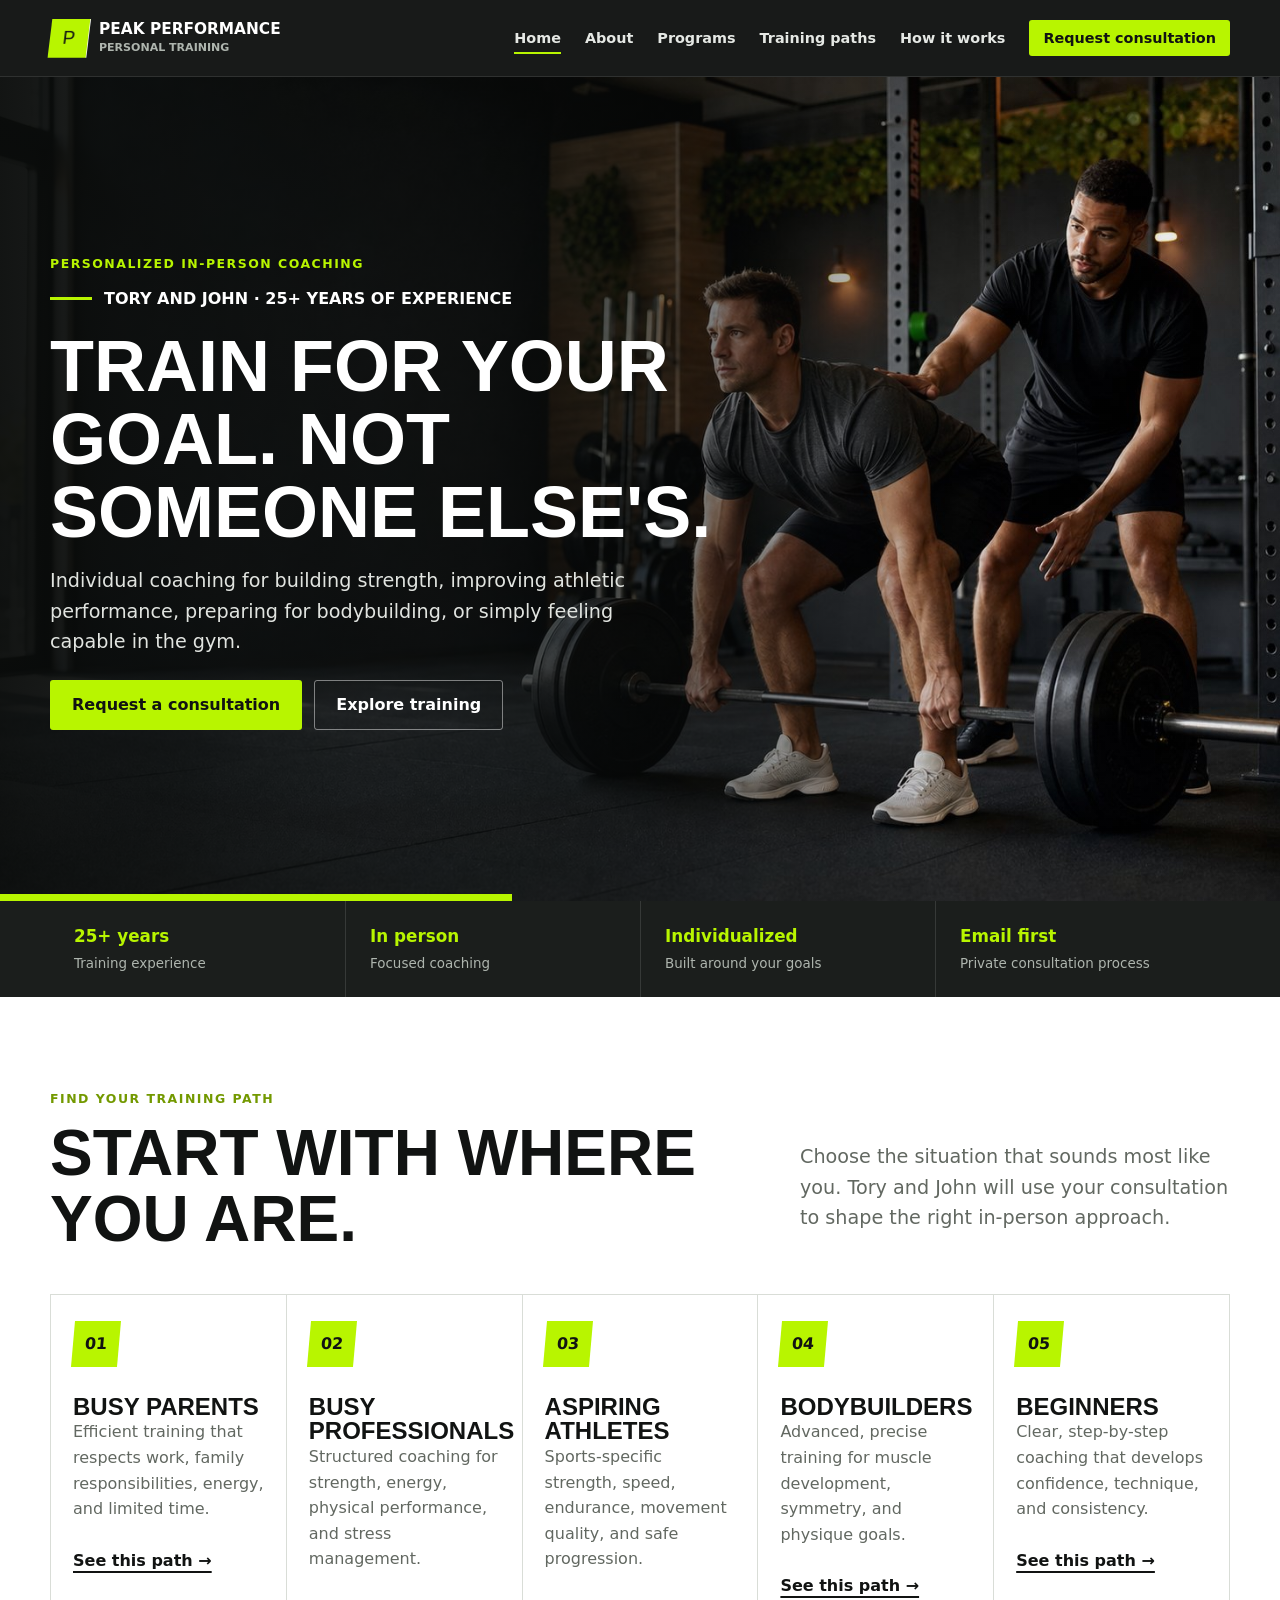
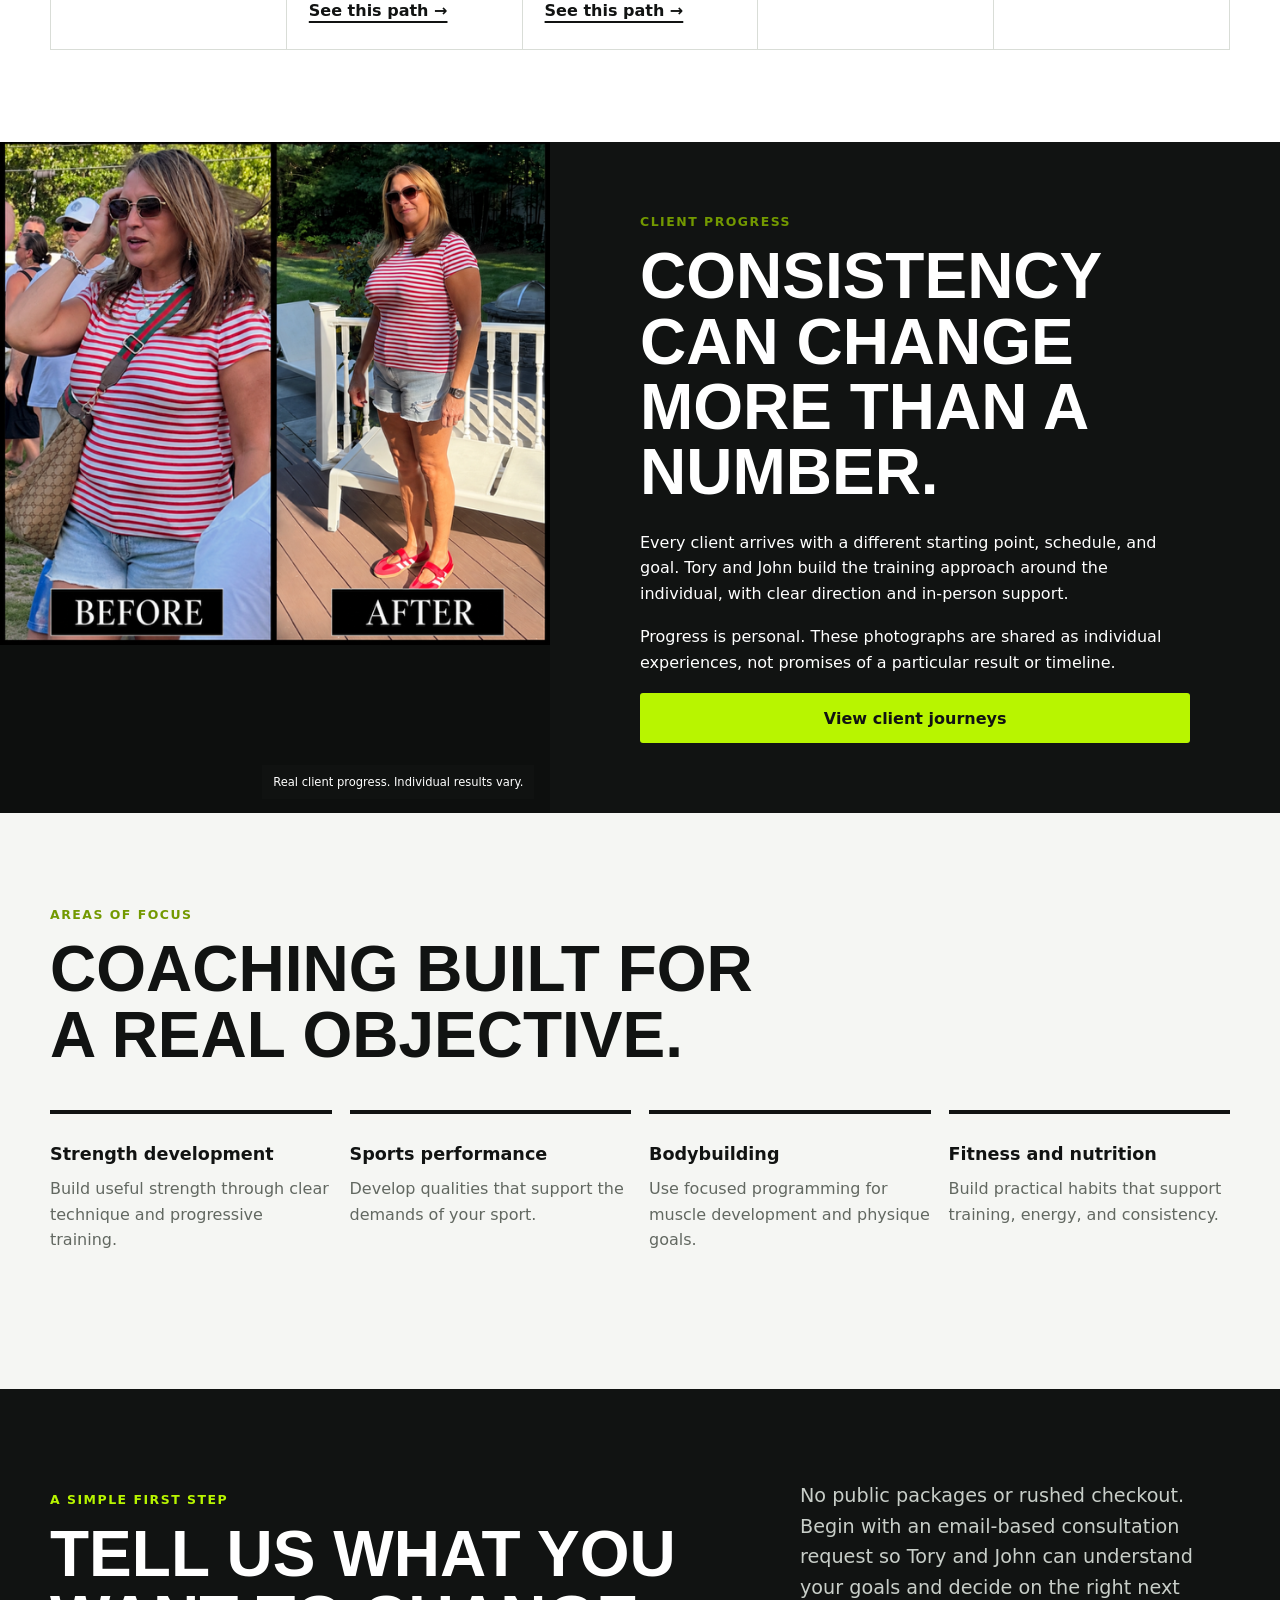
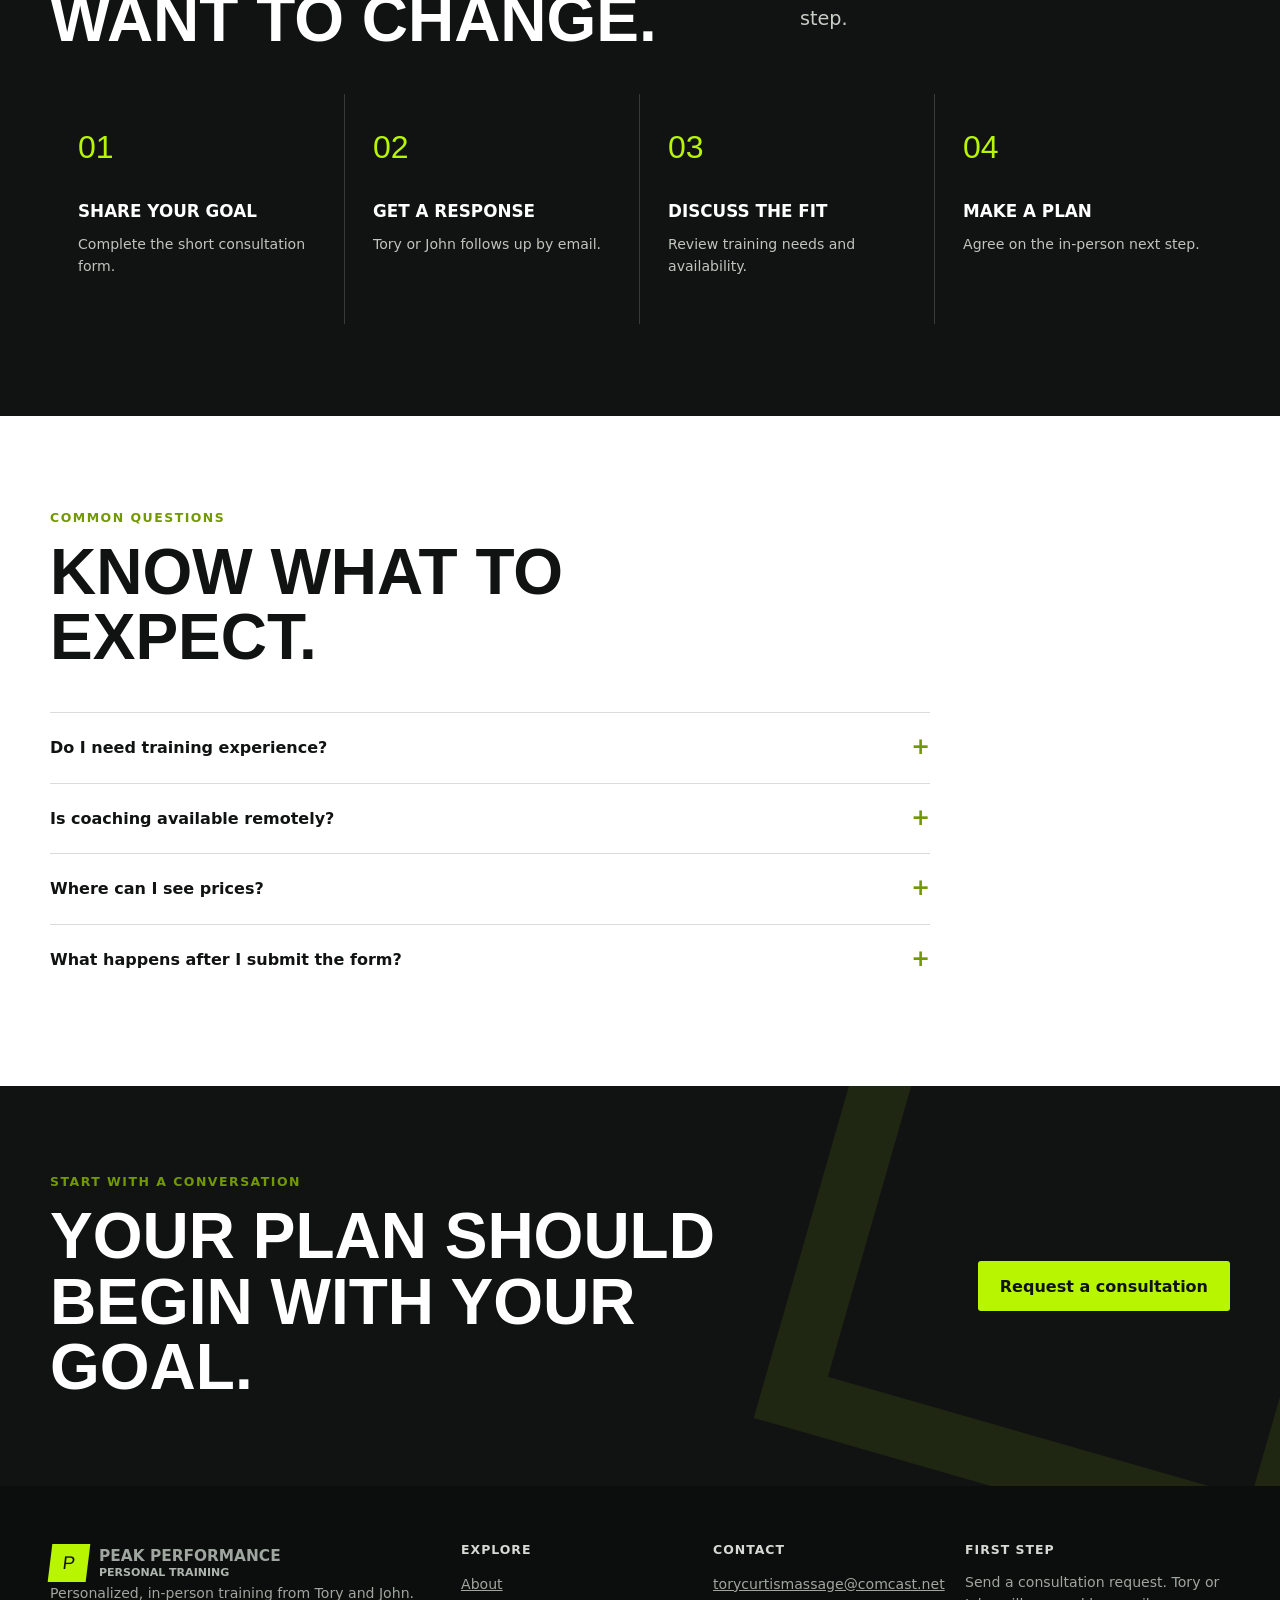
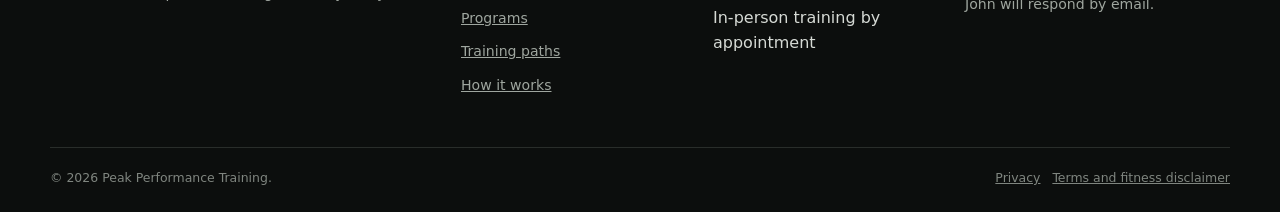
==== commit 0f8e5812: "Add files via upload" ====
--- a/index.html
+++ b/index.html
@@ -50,9 +50,9 @@
       </div>
     </section>
 
-    <section class="trainer-feature">
-      <img src="assets/images/trainer-portrait.jpg" width="900" height="1125" alt="Trainer standing in a well-equipped private gym" decoding="async">
-      <div class="trainer-copy reveal"><p class="eyebrow">Meet the trainers</p><h2>Experience that adapts to the individual.</h2><p>Tory and John bring more than 25 years of training experience to every client relationship. Their coaching is built around individual goals, including building strength, improving athletic performance, preparing for bodybuilding, improving overall fitness, and developing better nutrition habits.</p><p>Every program is personalized and delivered through in-person coaching.</p><a class="btn btn-primary" href="about.html">About Tory and John</a></div>
+    <section class="trainer-feature results-feature">
+      <figure class="results-feature-media"><img src="assets/images/client-journey-01.png" width="640" height="580" alt="Client before and after photographs showing a personal fitness journey" decoding="async"><figcaption>Real client progress. Individual results vary.</figcaption></figure>
+      <div class="trainer-copy reveal"><p class="eyebrow">Client progress</p><h2>Consistency can change more than a number.</h2><p>Every client arrives with a different starting point, schedule, and goal. Tory and John build the training approach around the individual, with clear direction and in-person support.</p><p>Progress is personal. These photographs are shared as individual experiences, not promises of a particular result or timeline.</p><a class="btn btn-primary" href="transformations.html#client-progress">View client journeys</a></div>
     </section>
 
     <section class="section surface">
--- a/style.css
+++ b/style.css
@@ -118,6 +118,22 @@
 .transformation-feature { display: grid; grid-template-columns: 1.35fr .65fr; overflow: hidden; color: var(--white); background: var(--ink); }
 .transformation-feature img { width: 100%; height: 100%; min-height: 460px; object-fit: cover; }
 .transformation-copy { display: flex; flex-direction: column; justify-content: center; padding: 48px; }
+.results-feature-media { position: relative; min-height: 520px; margin: 0; overflow: hidden; background: #0d0f0e; }
+.results-feature-media img { width: 100%; height: 100%; min-height: 520px; object-fit: contain; }
+.results-feature-media figcaption { position: absolute; right: 16px; bottom: 14px; padding: 8px 11px; color: var(--white); background: rgba(17,19,18,.88); font-size: .72rem; }
+.results-section { overflow: hidden; }
+.results-grid { display: grid; grid-template-columns: repeat(2, minmax(0, 1fr)); gap: 24px; align-items: start; }
+.result-card { margin: 0; overflow: hidden; color: var(--white); background: var(--ink); box-shadow: var(--shadow); }
+.result-card-portrait { grid-column: 1 / -1; display: grid; grid-template-columns: minmax(280px, .72fr) 1fr; }
+.result-image { display: grid; min-height: 0; place-items: center; overflow: hidden; background: #090b0a; }
+.result-card-wide .result-image { aspect-ratio: 1.1 / 1; }
+.result-card-portrait .result-image { min-height: 390px; }
+.result-image img { width: 100%; height: 100%; object-fit: contain; }
+.result-card figcaption { padding: 24px 26px 28px; }
+.result-card-portrait figcaption { display: flex; flex-direction: column; justify-content: center; padding: 38px; }
+.result-card figcaption span { display: block; margin-bottom: 8px; color: var(--green); font-size: .74rem; font-weight: 850; text-transform: uppercase; }
+.result-card figcaption strong { display: block; font-family: "Arial Narrow", Impact, sans-serif; font-size: 1.55rem; line-height: 1.05; text-transform: uppercase; }
+.result-card figcaption p { margin-bottom: 0; color: #c5cbc6; }
 .result-list { margin: 22px 0 28px; padding: 0; list-style: none; }
 .result-list li { padding: 11px 0; border-top: 1px solid rgba(255,255,255,.16); }
 .result-list strong { color: var(--green); }
@@ -414,6 +430,11 @@
   .onboarding-strip { grid-template-columns: repeat(2, 1fr); }
   .trust-grid, .stats, .value-grid { grid-template-columns: repeat(2, 1fr); }
   .trainer-feature, .transformation-feature, .contact-layout { grid-template-columns: 1fr; }
+  .results-feature-media { min-height: 0; }
+  .results-feature-media img { min-height: 0; }
+  .results-grid { grid-template-columns: 1fr; }
+  .result-card-portrait { grid-column: auto; grid-template-columns: 1fr; }
+  .result-card-portrait .result-image { min-height: 0; aspect-ratio: 1.2 / 1; }
   .trainer-feature img { max-height: 680px; }
   .transformation-feature img { min-height: 0; }
   .timeline { grid-template-columns: repeat(2, 1fr); }
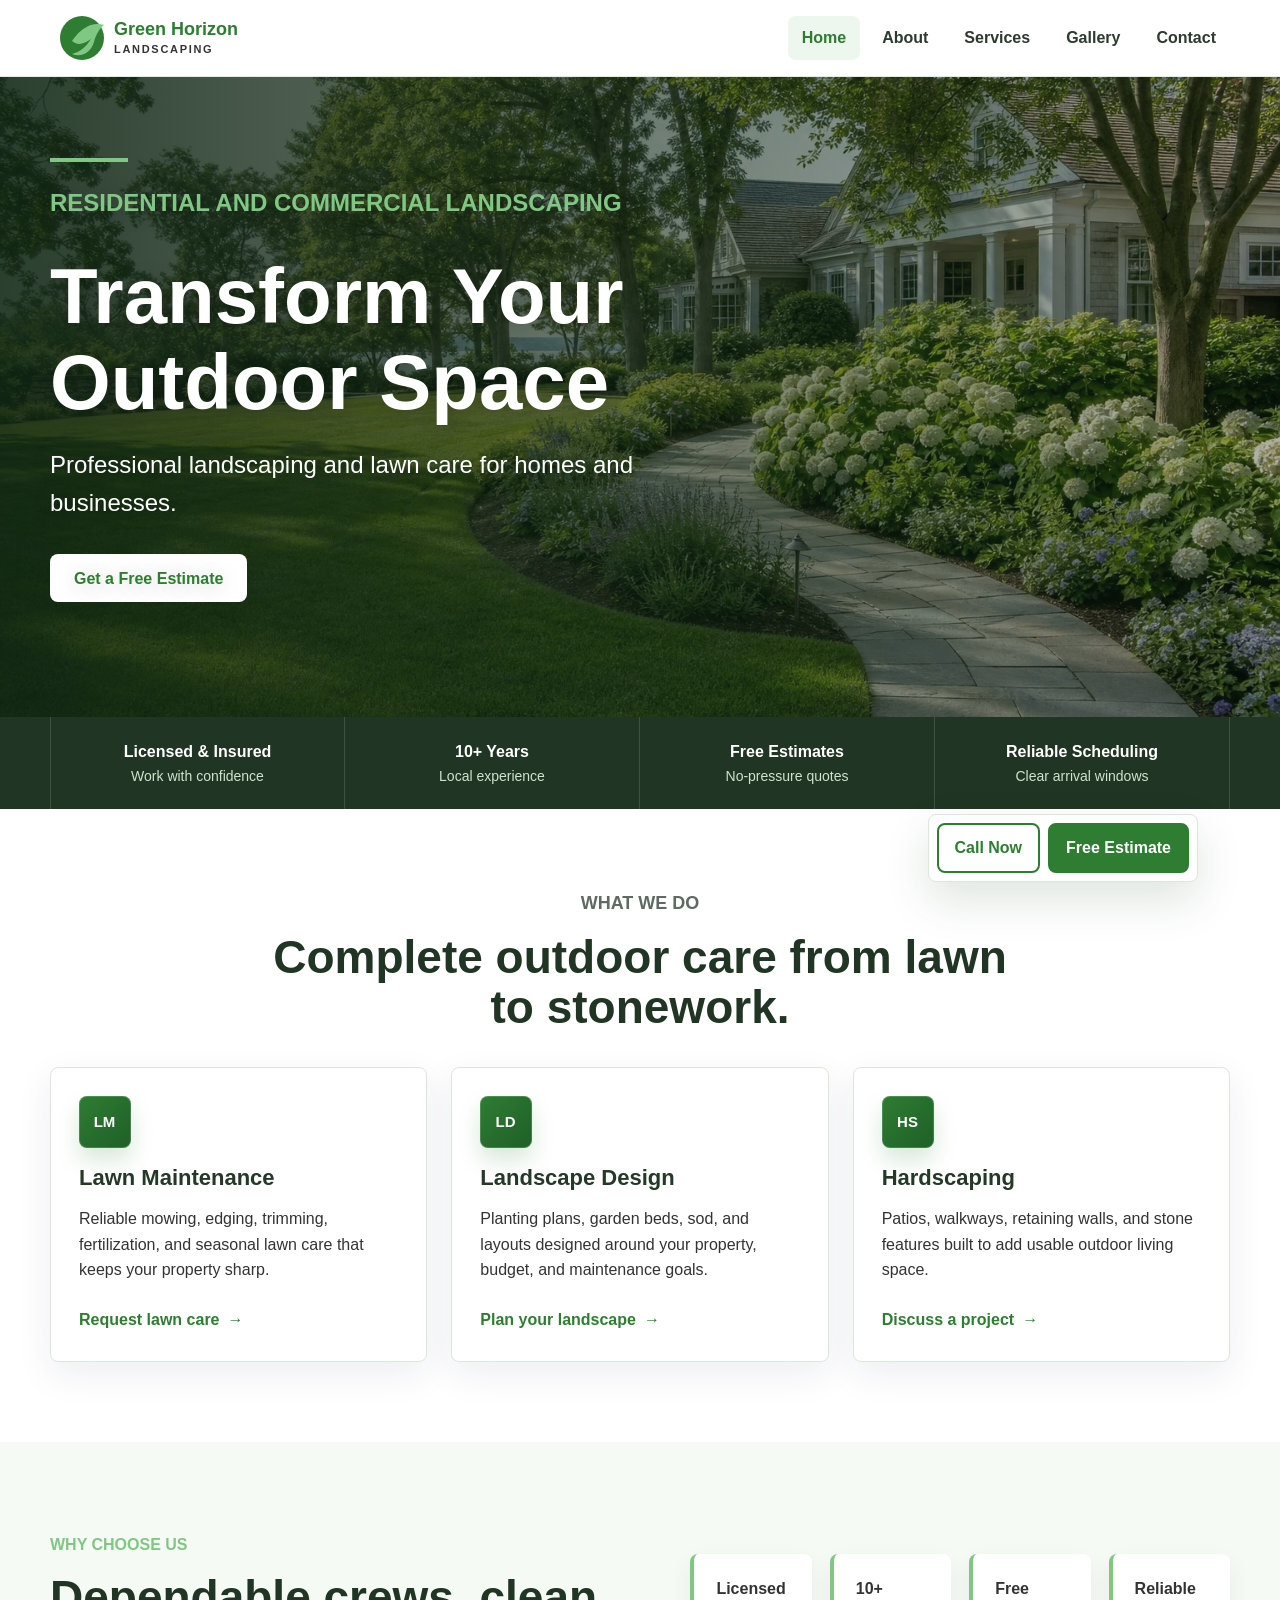
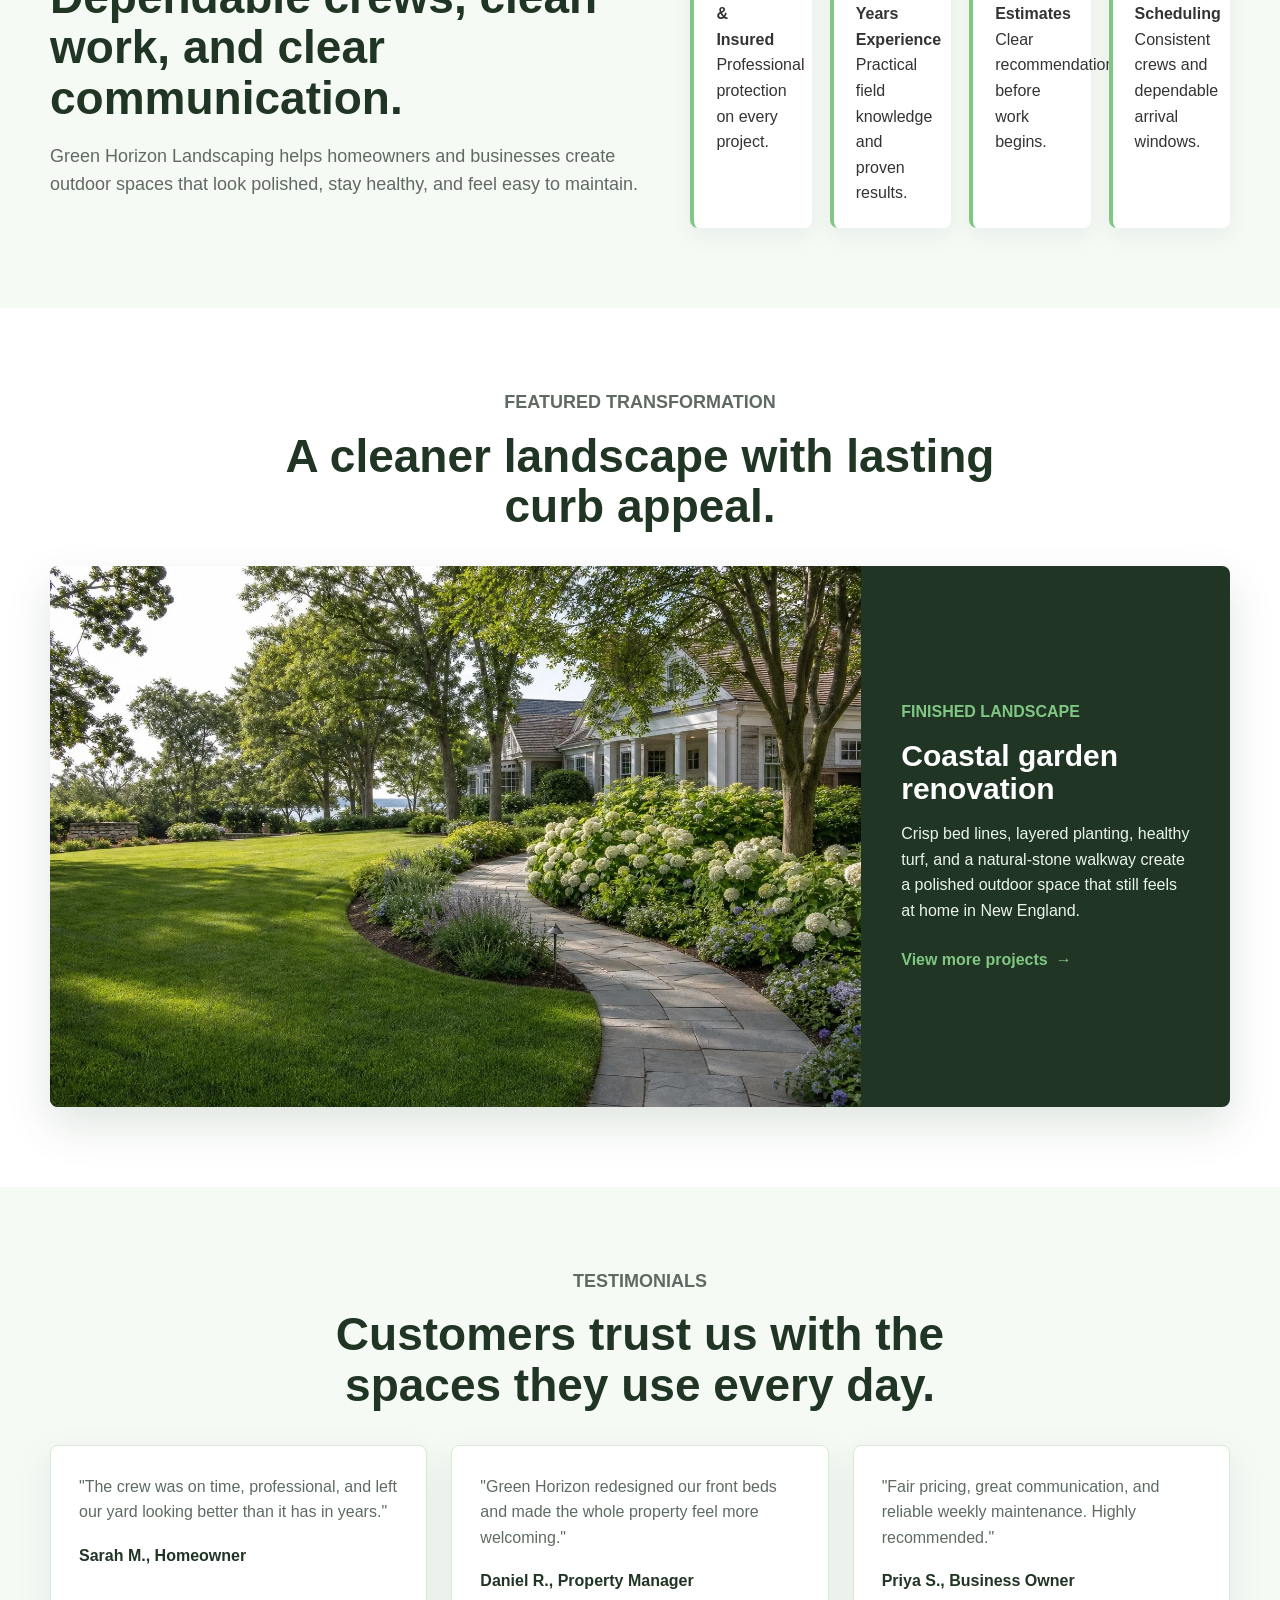
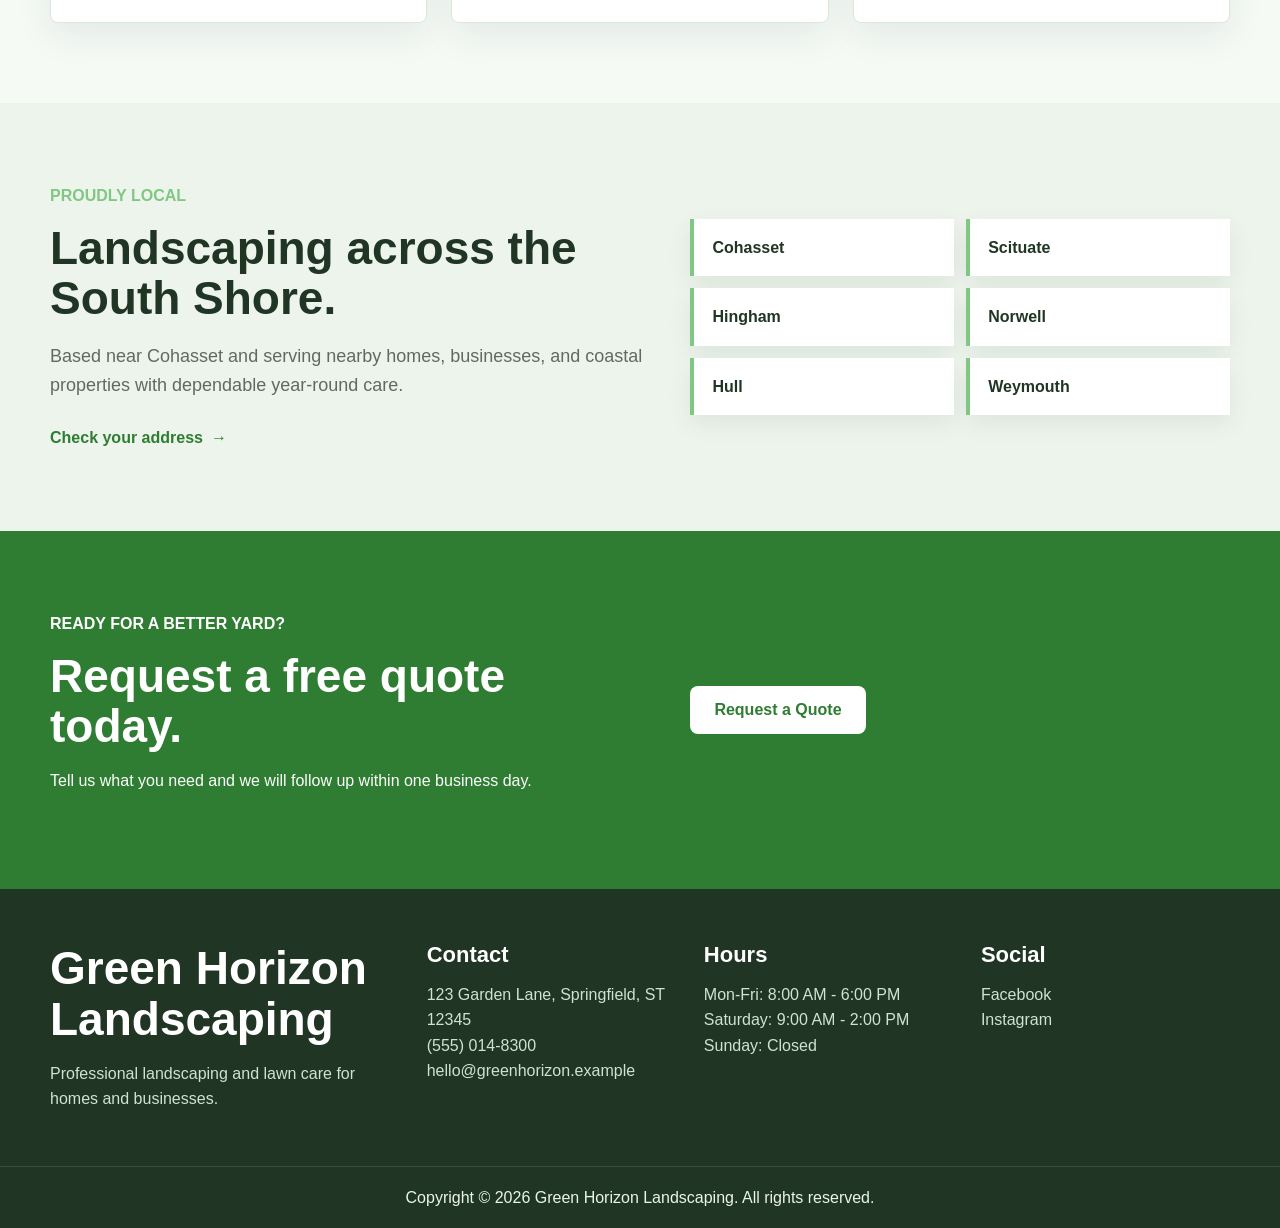
==== commit 011a378d: "Add files via upload" ====
--- a/index.html
+++ b/index.html
@@ -1,84 +1,42 @@
 <!DOCTYPE html>
 <html lang="en">
 <head>
-  <meta charset="utf-8">
-  <meta name="viewport" content="width=device-width, initial-scale=1">
-  <meta name="description" content="Peak Performance Training offers personalized, in-person strength, bodybuilding, sports-performance, beginner fitness, and nutrition-focused coaching.">
-  <meta name="theme-color" content="#111312">
-  <meta property="og:title" content="Peak Performance Training | In-Person Personal Training">
-  <meta property="og:description" content="Personalized in-person coaching from Tory and John, backed by more than 25 years of training experience.">
+  <meta charset="UTF-8">
+  <meta name="viewport" content="width=device-width, initial-scale=1.0">
+  <meta name="description" content="Green Horizon Landscaping provides professional landscaping, lawn care, hardscaping, and outdoor maintenance for homes and businesses.">
+  <meta name="keywords" content="landscaping, lawn care, landscape design, hardscaping, patio installation, Green Horizon Landscaping">
+  <meta property="og:title" content="Green Horizon Landscaping | Transform Your Outdoor Space">
+  <meta property="og:description" content="Professional landscaping and lawn care for homes and businesses.">
   <meta property="og:type" content="website">
-  <meta property="og:image" content="assets/images/hero-training.jpg">
-  <title>Peak Performance Training | In-Person Personal Training</title>
+  <meta property="og:image" content="assets/images/clean-south-shore-garden.jpg">
+  <title>Green Horizon Landscaping | Professional Lawn Care and Landscaping</title>
+  <link rel="icon" href="assets/logo/logo.svg">
+  <link rel="preload" href="assets/images/clean-south-shore-garden.jpg" as="image" type="image/jpeg">
   <link rel="stylesheet" href="style.css">
-  <script type="application/ld+json">{"@context":"https://schema.org","@type":"LocalBusiness","name":"Peak Performance Training","description":"Personalized in-person strength, bodybuilding, sports-performance, beginner fitness, and nutrition-focused coaching.","email":"torycurtismassage@comcast.net","founder":[{"@type":"Person","name":"Tory"},{"@type":"Person","name":"John Davis"}],"knowsAbout":["Bodybuilding","Sports-specific training","Strength development","General fitness","Beginner training","Individualized programming","Nutrition guidance"]}</script>
+  <style>/* Critical fallback for direct file opening. */body{margin:0;color:#333;font-family:"Trebuchet MS",Arial,sans-serif;line-height:1.6}img{max-width:100%;display:block}.site-header{position:sticky;top:0;z-index:50;background:#fff}.navbar{width:min(calc(100% - 32px),1180px);min-height:76px;margin:auto;display:flex;align-items:center;justify-content:space-between}.brand img{width:220px;height:auto}.nav-menu{display:flex;gap:8px;list-style:none}.hero,.page-hero{color:#fff;background:linear-gradient(90deg,rgba(14,37,18,.88),rgba(14,37,18,.3)),url("assets/images/clean-south-shore-garden.jpg") center/cover no-repeat}.hero-inner,.section-inner{width:min(calc(100% - 32px),1180px);margin:auto}.hero{min-height:640px;display:grid;align-items:center}.hero-content{max-width:720px}.section{padding:80px 0}.reveal{opacity:1!important;transform:none!important}.featured-project{display:grid;grid-template-columns:1.65fr .75fr}.featured-project>img{width:100%;height:100%;min-height:460px;object-fit:cover}.mobile-actions{position:fixed;right:82px;bottom:18px;z-index:60;display:flex;gap:8px;padding:8px;background:#fff;border:1px solid #dbe7d8}.mobile-actions a{padding:10px 16px;border:2px solid #2e7d32;color:#2e7d32;font-weight:800;text-decoration:none}.mobile-actions .estimate-action{color:#fff;background:#2e7d32}@media(max-width:760px){.nav-toggle{display:block}.nav-menu{display:none}.featured-project{grid-template-columns:1fr}.mobile-actions{right:0;left:0;bottom:0;display:grid;grid-template-columns:.85fr 1.15fr}}</style>
 </head>
 <body>
   <a class="skip-link" href="#main">Skip to content</a>
   <header class="site-header">
     <nav class="navbar" aria-label="Primary navigation">
-      <!-- EDITABLE BUSINESS NAME: replace after the client approves the final name. -->
-      <a class="brand" href="index.html" aria-label="Peak Performance Training home"><span class="brand-mark">P</span><span class="brand-copy"><strong>Peak Performance</strong><small>Personal Training</small></span></a>
+      <a class="brand" href="index.html" aria-label="Green Horizon Landscaping home"><img src="assets/logo/logo.svg" alt="Green Horizon Landscaping"></a>
       <button class="nav-toggle" type="button" aria-label="Open navigation" aria-controls="nav-menu" aria-expanded="false"><span></span><span></span><span></span></button>
-      <ul class="nav-menu" id="nav-menu"><li><a class="active" href="index.html">Home</a></li><li><a href="about.html">About</a></li><li><a href="programs.html">Programs</a></li><li><a href="transformations.html">Training paths</a></li><li><a href="pricing.html">How it works</a></li><li><a class="nav-cta" href="contact.html#consultation">Request consultation</a></li></ul>
+      <ul class="nav-menu" id="nav-menu"><li><a class="active" href="index.html">Home</a></li><li><a href="about.html">About</a></li><li><a href="services.html">Services</a></li><li><a href="gallery.html">Gallery</a></li><li><a href="contact.html">Contact</a></li></ul>
     </nav>
   </header>
-
   <main id="main">
-    <section class="hero">
-      <div class="hero-content reveal">
-        <p class="eyebrow">Personalized in-person coaching</p>
-        <div class="trainer-line">Tory and John &middot; 25+ years of experience</div>
-        <h1>Train for your goal. Not someone else's.</h1>
-        <p class="lead">Individual coaching for building strength, improving athletic performance, preparing for bodybuilding, or simply feeling capable in the gym.</p>
-        <div class="btn-row"><a class="btn btn-primary" href="contact.html#consultation">Request a consultation</a><a class="btn btn-outline" href="programs.html">Explore training</a></div>
-      </div>
-    </section>
-
-    <section class="trust-bar" aria-label="Training approach"><div class="container trust-grid"><div class="trust-item"><strong>25+ years</strong><span>Training experience</span></div><div class="trust-item"><strong>In person</strong><span>Focused coaching</span></div><div class="trust-item"><strong>Individualized</strong><span>Built around your goals</span></div><div class="trust-item"><strong>Email first</strong><span>Private consultation process</span></div></div></section>
-
-    <section class="section" id="paths">
-      <div class="container">
-        <div class="section-head reveal"><div><p class="eyebrow">Find your training path</p><h2>Start with where you are.</h2></div><p class="lead">Choose the situation that sounds most like you. Tory and John will use your consultation to shape the right in-person approach.</p></div>
-        <div class="path-grid">
-          <article class="program-card reveal"><span class="icon-box" aria-hidden="true">01</span><h3>Busy parents</h3><p>Efficient training that respects work, family responsibilities, energy, and limited time.</p><a class="text-link" href="transformations.html#parents">See this path &rarr;</a></article>
-          <article class="program-card reveal"><span class="icon-box" aria-hidden="true">02</span><h3>Busy professionals</h3><p>Structured coaching for strength, energy, physical performance, and stress management.</p><a class="text-link" href="transformations.html#professionals">See this path &rarr;</a></article>
-          <article class="program-card reveal"><span class="icon-box" aria-hidden="true">03</span><h3>Aspiring athletes</h3><p>Sports-specific strength, speed, endurance, movement quality, and safe progression.</p><a class="text-link" href="transformations.html#athletes">See this path &rarr;</a></article>
-          <article class="program-card reveal"><span class="icon-box" aria-hidden="true">04</span><h3>Bodybuilders</h3><p>Advanced, precise training for muscle development, symmetry, and physique goals.</p><a class="text-link" href="transformations.html#bodybuilders">See this path &rarr;</a></article>
-          <article class="program-card reveal"><span class="icon-box" aria-hidden="true">05</span><h3>Beginners</h3><p>Clear, step-by-step coaching that develops confidence, technique, and consistency.</p><a class="text-link" href="transformations.html#beginners">See this path &rarr;</a></article>
-        </div>
-      </div>
-    </section>
-
-    <section class="trainer-feature results-feature">
-      <figure class="results-feature-media"><img src="assets/images/client-journey-01.png" width="640" height="580" alt="Client before and after photographs showing a personal fitness journey" decoding="async"><figcaption>Real client progress. Individual results vary.</figcaption></figure>
-      <div class="trainer-copy reveal"><p class="eyebrow">Client progress</p><h2>Consistency can change more than a number.</h2><p>Every client arrives with a different starting point, schedule, and goal. Tory and John build the training approach around the individual, with clear direction and in-person support.</p><p>Progress is personal. These photographs are shared as individual experiences, not promises of a particular result or timeline.</p><a class="btn btn-primary" href="transformations.html#client-progress">View client journeys</a></div>
-    </section>
-
-    <section class="section surface">
-      <div class="container"><div class="section-head reveal"><div><p class="eyebrow">Areas of focus</p><h2>Coaching built for a real objective.</h2></div></div><div class="value-grid"><article class="value"><strong>Strength development</strong><p>Build useful strength through clear technique and progressive training.</p></article><article class="value"><strong>Sports performance</strong><p>Develop qualities that support the demands of your sport.</p></article><article class="value"><strong>Bodybuilding</strong><p>Use focused programming for muscle development and physique goals.</p></article><article class="value"><strong>Fitness and nutrition</strong><p>Build practical habits that support training, energy, and consistency.</p></article></div></div>
-    </section>
-
-    <section class="section dark">
-      <div class="container"><div class="section-head reveal"><div><p class="eyebrow">A simple first step</p><h2>Tell us what you want to change.</h2></div><p class="lead">No public packages or rushed checkout. Begin with an email-based consultation request so Tory and John can understand your goals and decide on the right next step.</p></div><ol class="onboarding-strip reveal"><li><span>01</span><strong>Share your goal</strong><p>Complete the short consultation form.</p></li><li><span>02</span><strong>Get a response</strong><p>Tory or John follows up by email.</p></li><li><span>03</span><strong>Discuss the fit</strong><p>Review training needs and availability.</p></li><li><span>04</span><strong>Make a plan</strong><p>Agree on the in-person next step.</p></li></ol></div>
-    </section>
-
-    <section class="section">
-      <div class="container"><div class="section-head reveal"><div><p class="eyebrow">Common questions</p><h2>Know what to expect.</h2></div></div><div class="faq">
-        <div class="faq-item"><button class="faq-question" type="button" aria-expanded="false">Do I need training experience?</button><div class="faq-answer"><p>No. Beginners and people returning after a break can start with fundamentals, comfortable progressions, and clear instruction.</p></div></div>
-        <div class="faq-item"><button class="faq-question" type="button" aria-expanded="false">Is coaching available remotely?</button><div class="faq-answer"><p>Not currently. Version one of the service is focused entirely on in-person training.</p></div></div>
-        <div class="faq-item"><button class="faq-question" type="button" aria-expanded="false">Where can I see prices?</button><div class="faq-answer"><p>Training recommendations, scheduling, and prices are discussed privately after Tory and John review your consultation request.</p></div></div>
-        <div class="faq-item"><button class="faq-question" type="button" aria-expanded="false">What happens after I submit the form?</button><div class="faq-answer"><p>Tory or John reviews your information and contacts you by email to discuss your goal and the next step.</p></div></div>
-      </div></div>
-    </section>
-
-    <section class="cta"><div class="container"><div><p class="eyebrow">Start with a conversation</p><h2>Your plan should begin with your goal.</h2></div><a class="btn btn-primary" href="contact.html#consultation">Request a consultation</a></div></section>
+    <section class="hero"><div class="hero-inner"><div class="hero-content reveal"><p class="eyebrow">Residential and commercial landscaping</p><h1>Transform Your Outdoor Space</h1><p>Professional landscaping and lawn care for homes and businesses.</p><a class="btn btn-light" href="contact.html">Get a Free Estimate</a></div></div></section>
+    <section class="trust-bar" aria-label="Business credentials"><div class="trust-bar-inner"><div><strong>Licensed &amp; Insured</strong><span>Work with confidence</span></div><div><strong>10+ Years</strong><span>Local experience</span></div><div><strong>Free Estimates</strong><span>No-pressure quotes</span></div><div><strong>Reliable Scheduling</strong><span>Clear arrival windows</span></div></div></section>
+    <section class="section"><div class="section-inner"><div class="section-header center reveal"><p class="eyebrow">What we do</p><h2>Complete outdoor care from lawn to stonework.</h2></div><div class="grid three"><article class="card reveal"><span class="icon" aria-hidden="true">LM</span><h3>Lawn Maintenance</h3><p>Reliable mowing, edging, trimming, fertilization, and seasonal lawn care that keeps your property sharp.</p><a class="text-link" href="contact.html?service=Lawn%20Maintenance">Request lawn care <span aria-hidden="true">&rarr;</span></a></article><article class="card reveal"><span class="icon" aria-hidden="true">LD</span><h3>Landscape Design</h3><p>Planting plans, garden beds, sod, and layouts designed around your property, budget, and maintenance goals.</p><a class="text-link" href="contact.html?service=Landscape%20Design">Plan your landscape <span aria-hidden="true">&rarr;</span></a></article><article class="card reveal"><span class="icon" aria-hidden="true">HS</span><h3>Hardscaping</h3><p>Patios, walkways, retaining walls, and stone features built to add usable outdoor living space.</p><a class="text-link" href="contact.html?service=Hardscaping">Discuss a project <span aria-hidden="true">&rarr;</span></a></article></div></div></section>
+    <section class="section soft"><div class="section-inner split"><div class="reveal"><p class="eyebrow">Why choose us</p><h2>Dependable crews, clean work, and clear communication.</h2><p class="lead">Green Horizon Landscaping helps homeowners and businesses create outdoor spaces that look polished, stay healthy, and feel easy to maintain.</p></div><div class="feature-list"><div class="feature-item reveal"><strong>Licensed &amp; Insured</strong><br>Professional protection on every project.</div><div class="feature-item reveal"><strong>10+ Years Experience</strong><br>Practical field knowledge and proven results.</div><div class="feature-item reveal"><strong>Free Estimates</strong><br>Clear recommendations before work begins.</div><div class="feature-item reveal"><strong>Reliable Scheduling</strong><br>Consistent crews and dependable arrival windows.</div></div></div></section>
+    <section class="section"><div class="section-inner"><div class="section-header center reveal"><p class="eyebrow">Featured transformation</p><h2>A cleaner landscape with lasting curb appeal.</h2></div><div class="featured-project reveal"><img src="assets/images/clean-south-shore-garden.jpg" alt="Professionally landscaped South Shore garden with a manicured lawn, hydrangeas, and a stone walkway"><div class="featured-project-copy"><p class="eyebrow">Finished landscape</p><h3>Coastal garden renovation</h3><p>Crisp bed lines, layered planting, healthy turf, and a natural-stone walkway create a polished outdoor space that still feels at home in New England.</p><a class="text-link" href="gallery.html">View more projects <span aria-hidden="true">&rarr;</span></a></div></div></section>
+    <section class="section soft"><div class="section-inner"><div class="section-header center reveal"><p class="eyebrow">Testimonials</p><h2>Customers trust us with the spaces they use every day.</h2></div><div class="grid three"><article class="card testimonial reveal"><p>"The crew was on time, professional, and left our yard looking better than it has in years."</p><strong>Sarah M., Homeowner</strong></article><article class="card testimonial reveal"><p>"Green Horizon redesigned our front beds and made the whole property feel more welcoming."</p><strong>Daniel R., Property Manager</strong></article><article class="card testimonial reveal"><p>"Fair pricing, great communication, and reliable weekly maintenance. Highly recommended."</p><strong>Priya S., Business Owner</strong></article></div></div></section>
+    <section class="section service-area"><div class="section-inner split"><div class="reveal"><p class="eyebrow">Proudly local</p><h2>Landscaping across the South Shore.</h2><p class="lead">Based near Cohasset and serving nearby homes, businesses, and coastal properties with dependable year-round care.</p><a class="text-link" href="contact.html">Check your address <span aria-hidden="true">&rarr;</span></a></div><div class="area-list reveal" aria-label="Service areas"><span>Cohasset</span><span>Scituate</span><span>Hingham</span><span>Norwell</span><span>Hull</span><span>Weymouth</span></div></div></section>
+    <section class="section green"><div class="section-inner split"><div class="reveal"><p class="eyebrow">Ready for a better yard?</p><h2>Request a free quote today.</h2><p>Tell us what you need and we will follow up within one business day.</p></div><div class="reveal"><a class="btn btn-light" href="contact.html">Request a Quote</a></div></div></section>
   </main>
-
-  <footer class="site-footer"><div class="container"><div class="footer-grid"><div><a class="brand" href="index.html"><span class="brand-mark">P</span><span class="brand-copy"><strong>Peak Performance</strong><small>Personal Training</small></span></a><p>Personalized, in-person training from Tory and John.</p></div><div><h3>Explore</h3><ul class="footer-links"><li><a href="about.html">About</a></li><li><a href="programs.html">Programs</a></li><li><a href="transformations.html">Training paths</a></li><li><a href="pricing.html">How it works</a></li></ul></div><div><h3>Contact</h3><ul class="footer-links"><li><a href="mailto:torycurtismassage@comcast.net">torycurtismassage@comcast.net</a></li><li>In-person training by appointment</li></ul></div><div><h3>First step</h3><p>Send a consultation request. Tory or John will respond by email.</p></div></div><div class="footer-bottom"><span>&copy; <span data-year></span> Peak Performance Training.</span><span><a href="privacy.html">Privacy</a> &nbsp; <a href="terms.html">Terms and fitness disclaimer</a></span></div></div></footer>
-  <button class="back-to-top" type="button" aria-label="Back to top">&uarr;</button>
-  <script src="script.js" defer></script>
-  <script defer src="/_vercel/insights/script.js"></script>
-  <script defer src="/_vercel/speed-insights/script.js"></script>
+  <footer class="site-footer"><div class="footer-grid"><div><h2>Green Horizon Landscaping</h2><p>Professional landscaping and lawn care for homes and businesses.</p></div><div><h3>Contact</h3><ul><li>123 Garden Lane, Springfield, ST 12345</li><li><a href="tel:+15550148300">(555) 014-8300</a></li><li><a href="mailto:hello@greenhorizon.example">hello@greenhorizon.example</a></li></ul></div><div><h3>Hours</h3><ul><li>Mon-Fri: 8:00 AM - 6:00 PM</li><li>Saturday: 9:00 AM - 2:00 PM</li><li>Sunday: Closed</li></ul></div><div><h3>Social</h3><ul><li><a href="https://www.facebook.com/" rel="noopener">Facebook</a></li><li><a href="https://www.instagram.com/" rel="noopener">Instagram</a></li></ul></div></div><div class="footer-bottom">Copyright &copy; 2026 Green Horizon Landscaping. All rights reserved.</div></footer>
+  <div class="mobile-actions" aria-label="Quick contact"><a href="tel:+15550148300">Call Now</a><a class="estimate-action" href="contact.html">Free Estimate</a></div>
+  <button class="back-to-top" type="button" aria-label="Back to top">Top</button>
+  <script src="script.js"></script>
 </body>
 </html>
--- a/style.css
+++ b/style.css
@@ -1,519 +1,1071 @@
-/* ================================================================
-   PEAK PERFORMANCE TRAINING
-   EDITABLE COLORS: Change the variables in :root.
-   ================================================================ */
+/*
+  Green Horizon Landscaping
+  Editable areas:
+  - Business name/logo: update assets/logo/logo.svg and page titles.
+  - Colors: edit the CSS variables below.
+  - Images: replace the Unsplash photo URLs below or the image src values in HTML.
+*/
 :root {
-  --ink: #111312;
-  --charcoal: #1b1e1c;
-  --surface: #f5f6f3;
+  --forest: #2E7D32;
+  --light-green: #81C784;
   --white: #ffffff;
-  --muted: #626861;
-  --line: #d9ddd7;
-  --green: #b8f500;
-  --green-dark: #739900;
-  --warm: #f28a3b;
-  --max: 1180px;
-  --header: 76px;
-  --radius: 6px;
-  --shadow: 0 16px 48px rgba(17, 19, 18, 0.12);
-}
-
-* { box-sizing: border-box; }
-[hidden] { display: none !important; }
-html { scroll-behavior: smooth; }
+  --dark: #333333;
+  --muted: #5f6b62;
+  --soft: #f5faf4;
+  --line: #dbe7d8;
+  --shadow: 0 18px 45px rgba(31, 73, 34, 0.14);
+  --radius: 8px;
+  --max-width: 1180px;
+  --hero-photo: url("assets/images/clean-south-shore-garden.jpg");
+  --page-photo: url("assets/images/clean-south-shore-garden.jpg");
+}
+
+* {
+  box-sizing: border-box;
+}
+
+html {
+  scroll-behavior: smooth;
+}
+
 body {
   margin: 0;
-  overflow-x: clip;
-  color: var(--ink);
+  color: var(--dark);
+  font-family: "Trebuchet MS", Arial, Helvetica, sans-serif;
+  line-height: 1.6;
+  background:
+    linear-gradient(180deg, rgba(245, 250, 244, 0.75), rgba(255, 255, 255, 0) 420px),
+    var(--white);
+}
+
+img {
+  display: block;
+  max-width: 100%;
+}
+
+a {
+  color: inherit;
+  text-decoration: none;
+}
+
+button,
+input,
+select,
+textarea {
+  font: inherit;
+}
+
+.skip-link {
+  position: absolute;
+  left: 16px;
+  top: -48px;
+  z-index: 100;
+  padding: 10px 14px;
+  color: var(--white);
+  background: var(--forest);
+  border-radius: var(--radius);
+  transition: top 0.2s ease;
+}
+
+.skip-link:focus {
+  top: 14px;
+}
+
+.site-header {
+  position: sticky;
+  top: 0;
+  z-index: 50;
+  background: rgba(255, 255, 255, 0.92);
+  border-bottom: 1px solid rgba(46, 125, 50, 0.14);
+  backdrop-filter: blur(14px);
+}
+
+.navbar {
+  width: min(100% - 32px, var(--max-width));
+  min-height: 76px;
+  margin: 0 auto;
+  display: flex;
+  align-items: center;
+  justify-content: space-between;
+  gap: 24px;
+}
+
+.brand {
+  display: inline-flex;
+  align-items: center;
+  min-width: 190px;
+}
+
+.brand img {
+  width: 220px;
+  height: auto;
+}
+
+.nav-menu {
+  display: flex;
+  align-items: center;
+  gap: 4px;
+  list-style: none;
+  margin: 0;
+  padding: 0;
+}
+
+.nav-menu a {
+  display: inline-flex;
+  align-items: center;
+  min-height: 44px;
+  padding: 0 14px;
+  color: #2d3a2f;
+  font-weight: 700;
+  border-radius: var(--radius);
+  transition: color 0.2s ease, background 0.2s ease;
+}
+
+.nav-menu a:hover,
+.nav-menu a:focus-visible,
+.nav-menu a.active {
+  color: var(--forest);
+  background: #edf7ed;
+}
+
+.nav-toggle {
+  display: none;
+  width: 44px;
+  height: 44px;
+  padding: 0;
+  border: 1px solid var(--line);
+  border-radius: var(--radius);
   background: var(--white);
-  font-family: Inter, ui-sans-serif, system-ui, -apple-system, BlinkMacSystemFont, "Segoe UI", sans-serif;
-  line-height: 1.6;
+  cursor: pointer;
+}
+
+.nav-toggle span {
+  display: block;
+  width: 20px;
+  height: 2px;
+  margin: 5px auto;
+  background: var(--forest);
+  transition: transform 0.2s ease, opacity 0.2s ease;
+}
+
+.nav-toggle.is-open span:nth-child(1) {
+  transform: translateY(7px) rotate(45deg);
+}
+
+.nav-toggle.is-open span:nth-child(2) {
+  opacity: 0;
+}
+
+.nav-toggle.is-open span:nth-child(3) {
+  transform: translateY(-7px) rotate(-45deg);
+}
+
+.hero {
+  min-height: calc(100vh - 76px);
+  display: grid;
+  align-items: center;
+  color: var(--white);
+  background:
+    linear-gradient(90deg, rgba(14, 37, 18, 0.88), rgba(14, 37, 18, 0.54), rgba(14, 37, 18, 0.08)),
+    var(--hero-photo) center / cover no-repeat;
+  isolation: isolate;
+}
+
+.hero-inner,
+.section-inner {
+  width: min(100% - 32px, var(--max-width));
+  margin: 0 auto;
+}
+
+.hero-content {
+  max-width: 720px;
+  padding: 76px 0 110px;
+  text-shadow: 0 2px 22px rgba(0, 0, 0, 0.28);
+}
+
+.hero-content::before {
+  content: "";
+  display: block;
+  width: 78px;
+  height: 4px;
+  margin-bottom: 22px;
+  background: var(--light-green);
+}
+
+.trust-bar {
+  color: var(--white);
+  background: #203523;
+}
+
+.trust-bar-inner {
+  width: min(100% - 32px, var(--max-width));
+  margin: 0 auto;
+  display: grid;
+  grid-template-columns: repeat(4, minmax(0, 1fr));
+}
+
+.trust-bar-inner div {
+  padding: 22px 24px;
+  text-align: center;
+  border-right: 1px solid rgba(255, 255, 255, 0.14);
+}
+
+.trust-bar-inner div:first-child {
+  border-left: 1px solid rgba(255, 255, 255, 0.14);
+}
+
+.trust-bar-inner strong,
+.trust-bar-inner span {
+  display: block;
+}
+
+.trust-bar-inner span {
+  color: #cfe3cf;
+  font-size: 14px;
+}
+
+.text-link {
+  display: inline-flex;
+  gap: 8px;
+  margin-top: 8px;
+  color: var(--forest);
+  font-weight: 800;
+}
+
+.text-link:hover span,
+.text-link:focus-visible span {
+  transform: translateX(4px);
+}
+
+.text-link span {
+  transition: transform 0.2s ease;
+}
+
+.service-area {
+  background: #edf4ec;
+}
+
+.area-list {
+  display: grid;
+  grid-template-columns: repeat(2, minmax(0, 1fr));
+  gap: 12px;
+}
+
+.area-list span {
+  padding: 16px 18px;
+  color: #203523;
+  font-weight: 800;
+  border-left: 4px solid var(--light-green);
+  background: var(--white);
+  box-shadow: 0 8px 24px rgba(31, 73, 34, 0.08);
+}
+
+.eyebrow {
+  margin: 0 0 14px;
+  color: var(--light-green);
+  font-weight: 800;
   letter-spacing: 0;
-}
-img { display: block; max-width: 100%; height: auto; }
-a { color: inherit; }
-button, input, select, textarea { font: inherit; }
-button { cursor: pointer; }
-:focus-visible { outline: 3px solid var(--warm); outline-offset: 3px; }
-.skip-link { position: fixed; top: -80px; left: 16px; z-index: 9999; padding: 12px 16px; background: var(--white); color: var(--ink); }
-.skip-link:focus { top: 12px; }
-.container { width: min(calc(100% - 40px), var(--max)); margin-inline: auto; }
-.section { padding: 92px 0; }
-.section-sm { padding: 64px 0; }
-.surface { background: var(--surface); }
-.dark { color: var(--white); background: var(--ink); }
-.eyebrow { margin: 0 0 12px; color: var(--green-dark); font-size: 0.78rem; font-weight: 850; letter-spacing: 0.12em; text-transform: uppercase; }
-.dark .eyebrow, .hero .eyebrow { color: var(--green); }
-h1, h2, h3 { margin: 0; font-family: "Arial Narrow", Impact, sans-serif; font-weight: 800; line-height: 1.02; letter-spacing: 0; text-transform: uppercase; }
-h1 { max-width: 900px; font-size: 5.5rem; }
-h2 { font-size: 4rem; }
-h3 { font-size: 1.5rem; }
-p { margin: 0 0 18px; }
-.lead { max-width: 720px; color: var(--muted); font-size: 1.2rem; }
-.dark .lead { color: #c8cec8; }
-.section-head { display: flex; align-items: end; justify-content: space-between; gap: 32px; margin-bottom: 42px; }
-.section-head h2 { max-width: 760px; }
-.section-head .lead { max-width: 430px; }
-.btn-row { display: flex; flex-wrap: wrap; gap: 12px; align-items: center; }
-.btn { display: inline-flex; min-height: 50px; align-items: center; justify-content: center; gap: 9px; padding: 0 21px; border: 1px solid transparent; border-radius: 3px; font-weight: 800; text-decoration: none; transition: transform 180ms ease, background 180ms ease, color 180ms ease, border-color 180ms ease; }
-.btn:hover { transform: translateY(-2px); }
-.btn-primary { color: var(--ink); background: var(--green); }
-.btn-primary:hover { background: #cbff2b; }
-.btn-dark { color: var(--white); background: var(--ink); }
-.btn-dark:hover { background: #303531; }
-.btn-outline { color: var(--white); border-color: rgba(255,255,255,.45); background: transparent; }
-.btn-outline:hover { color: var(--ink); border-color: var(--white); background: var(--white); }
-.text-link { display: inline-flex; align-items: center; gap: 8px; color: var(--ink); font-weight: 850; text-decoration-thickness: 2px; text-underline-offset: 5px; }
-
-/* Header: EDITABLE BUSINESS NAME, PHONE, AND LINKS are in each HTML file. */
-.site-header { position: sticky; top: 0; z-index: 1000; min-height: var(--header); color: var(--white); background: rgba(17,19,18,.97); border-bottom: 1px solid rgba(255,255,255,.1); }
-.navbar { width: min(calc(100% - 40px), var(--max)); min-height: var(--header); margin: auto; display: flex; align-items: center; gap: 30px; }
-.brand { display: inline-flex; align-items: center; gap: 11px; color: var(--white); text-decoration: none; }
-.brand-mark { display: grid; width: 38px; height: 38px; place-items: center; color: var(--ink); background: var(--green); font-family: Impact, sans-serif; font-size: 1.15rem; transform: skew(-7deg); }
-.brand-copy { line-height: 1; }
-.brand-copy strong { display: block; font-size: .96rem; text-transform: uppercase; }
-.brand-copy small { color: #aeb5ae; font-size: .69rem; font-weight: 700; text-transform: uppercase; }
-.nav-menu { display: flex; align-items: center; gap: 24px; margin: 0 0 0 auto; padding: 0; list-style: none; }
-.nav-menu a { position: relative; color: #e5e8e4; font-size: .9rem; font-weight: 750; text-decoration: none; }
-.nav-menu a:not(.nav-cta)::after { content: ""; position: absolute; left: 0; bottom: -8px; width: 100%; height: 2px; background: var(--green); transform: scaleX(0); transform-origin: left; transition: transform 180ms ease; }
-.nav-menu a:hover::after, .nav-menu a.active::after { transform: scaleX(1); }
-.nav-cta { padding: 10px 14px; color: var(--ink) !important; background: var(--green); border-radius: 3px; }
-.nav-toggle { display: none; width: 44px; height: 44px; margin-left: auto; border: 0; background: transparent; }
-.nav-toggle span { display: block; width: 24px; height: 2px; margin: 5px auto; background: var(--white); transition: transform 180ms ease, opacity 180ms ease; }
-.nav-toggle.open span:nth-child(1) { transform: translateY(7px) rotate(45deg); }
-.nav-toggle.open span:nth-child(2) { opacity: 0; }
-.nav-toggle.open span:nth-child(3) { transform: translateY(-7px) rotate(-45deg); }
-
-/* Home */
-.hero { position: relative; min-height: calc(100vh - var(--header)); display: flex; align-items: end; color: var(--white); background: #101311 url("assets/images/hero-training.jpg") center / cover no-repeat; overflow: hidden; }
-.hero::before { content: ""; position: absolute; inset: 0; background: linear-gradient(90deg, rgba(9,11,10,.96) 0%, rgba(9,11,10,.72) 46%, rgba(9,11,10,.08) 78%); }
-.hero::after { content: ""; position: absolute; left: 0; bottom: 0; width: 40%; height: 7px; background: var(--green); }
-.hero-content { position: relative; z-index: 1; width: min(calc(100% - 40px), var(--max)); margin: auto; padding: 52px 0 46px; }
-.hero-content h1 { max-width: 700px; font-size: 4.5rem; }
-.hero-content .lead { max-width: 590px; margin: 16px 0 22px; color: #e1e4e0; }
-.trainer-line { display: flex; align-items: center; gap: 12px; margin-bottom: 18px; font-weight: 800; text-transform: uppercase; }
-.trainer-line::before { content: ""; width: 42px; height: 3px; background: var(--green); }
-.trust-bar { color: var(--white); background: var(--charcoal); }
-.trust-grid { display: grid; grid-template-columns: repeat(4, 1fr); }
-.trust-item { padding: 22px 24px; border-left: 1px solid rgba(255,255,255,.12); }
-.trust-item:first-child { border-left: 0; }
-.trust-item strong { display: block; color: var(--green); font-size: 1.05rem; }
-.trust-item span { color: #aeb5ae; font-size: .84rem; }
-.program-grid { display: grid; grid-template-columns: repeat(3, 1fr); border-top: 1px solid var(--line); border-left: 1px solid var(--line); }
-.program-card { position: relative; min-height: 285px; padding: 30px; border-right: 1px solid var(--line); border-bottom: 1px solid var(--line); background: var(--white); transition: background 180ms ease, transform 180ms ease; }
-.program-card:hover { z-index: 1; background: #faffed; transform: translateY(-4px); box-shadow: var(--shadow); }
-.icon-box { display: grid; width: 46px; height: 46px; margin-bottom: 34px; place-items: center; color: var(--ink); background: var(--green); font-weight: 900; transform: skew(-5deg); }
-.program-card p { color: var(--muted); }
-.program-card .text-link { margin-top: 8px; }
-.trainer-feature { display: grid; grid-template-columns: .86fr 1.14fr; min-height: 620px; }
-.trainer-feature img { width: 100%; height: 100%; object-fit: cover; object-position: center top; }
-.trainer-copy { display: flex; flex-direction: column; justify-content: center; padding: 70px clamp(32px, 7vw, 92px); color: var(--white); background: var(--ink); }
-.trainer-copy h2 { margin-bottom: 24px; }
-.credential-list { display: grid; grid-template-columns: 1fr 1fr; gap: 10px 24px; margin: 18px 0 30px; padding: 0; list-style: none; }
-.credential-list li::before { content: "+"; margin-right: 9px; color: var(--green); font-weight: 900; }
-.stats { display: grid; grid-template-columns: repeat(4, 1fr); gap: 1px; background: var(--line); }
-.stat { padding: 34px 24px; text-align: center; background: var(--white); }
-.stat strong { display: block; font-family: Impact, sans-serif; font-size: 3.7rem; line-height: 1; }
-.stat span { color: var(--muted); font-size: .85rem; font-weight: 750; text-transform: uppercase; }
-.transformation-feature { display: grid; grid-template-columns: 1.35fr .65fr; overflow: hidden; color: var(--white); background: var(--ink); }
-.transformation-feature img { width: 100%; height: 100%; min-height: 460px; object-fit: cover; }
-.transformation-copy { display: flex; flex-direction: column; justify-content: center; padding: 48px; }
-.results-feature-media { position: relative; min-height: 520px; margin: 0; overflow: hidden; background: #0d0f0e; }
-.results-feature-media img { width: 100%; height: 100%; min-height: 520px; object-fit: contain; }
-.results-feature-media figcaption { position: absolute; right: 16px; bottom: 14px; padding: 8px 11px; color: var(--white); background: rgba(17,19,18,.88); font-size: .72rem; }
-.results-section { overflow: hidden; }
-.results-grid { display: grid; grid-template-columns: repeat(2, minmax(0, 1fr)); gap: 24px; align-items: start; }
-.result-card { margin: 0; overflow: hidden; color: var(--white); background: var(--ink); box-shadow: var(--shadow); }
-.result-card-portrait { grid-column: 1 / -1; display: grid; grid-template-columns: minmax(280px, .72fr) 1fr; }
-.result-image { display: grid; min-height: 0; place-items: center; overflow: hidden; background: #090b0a; }
-.result-card-wide .result-image { aspect-ratio: 1.1 / 1; }
-.result-card-portrait .result-image { min-height: 390px; }
-.result-image img { width: 100%; height: 100%; object-fit: contain; }
-.result-card figcaption { padding: 24px 26px 28px; }
-.result-card-portrait figcaption { display: flex; flex-direction: column; justify-content: center; padding: 38px; }
-.result-card figcaption span { display: block; margin-bottom: 8px; color: var(--green); font-size: .74rem; font-weight: 850; text-transform: uppercase; }
-.result-card figcaption strong { display: block; font-family: "Arial Narrow", Impact, sans-serif; font-size: 1.55rem; line-height: 1.05; text-transform: uppercase; }
-.result-card figcaption p { margin-bottom: 0; color: #c5cbc6; }
-.result-list { margin: 22px 0 28px; padding: 0; list-style: none; }
-.result-list li { padding: 11px 0; border-top: 1px solid rgba(255,255,255,.16); }
-.result-list strong { color: var(--green); }
-
-/* Inner pages */
-.page-hero { position: relative; min-height: 430px; display: flex; align-items: end; padding: 86px 0 66px; color: var(--white); background: #151816; overflow: hidden; }
-.page-hero::before { content: ""; position: absolute; inset: 0; opacity: .26; background: url("assets/images/group-training.jpg") center / cover no-repeat; }
-.page-hero::after { content: ""; position: absolute; inset: 0; background: linear-gradient(90deg, #111312 0%, rgba(17,19,18,.8) 56%, rgba(17,19,18,.25)); }
-.page-hero .container { position: relative; z-index: 1; }
-.page-hero h1 { max-width: 830px; font-size: 5rem; }
-.page-hero .lead { margin-top: 20px; color: #d8ddd7; }
-.page-hero .btn { margin-top: 10px; }
-.split { display: grid; grid-template-columns: 1fr 1fr; gap: clamp(36px, 7vw, 90px); align-items: center; }
-.split > *, .program-detail > *, .contact-layout > *, .gallery-grid > *, .footer-grid > * { min-width: 0; }
-.split h2 { font-size: 3.5rem; }
-.split-media { position: relative; }
-.split-media img { width: 100%; aspect-ratio: 4 / 5; object-fit: cover; }
-.split-media::after { content: ""; position: absolute; right: -14px; bottom: -14px; width: 42%; height: 42%; z-index: -1; background: var(--green); }
-.value-grid { display: grid; grid-template-columns: repeat(4, 1fr); gap: 18px; }
-.value { padding: 26px 0; border-top: 4px solid var(--ink); }
-.value strong { display: block; margin-bottom: 8px; font-size: 1.1rem; }
-.value p { color: var(--muted); }
-.timeline { position: relative; display: grid; grid-template-columns: repeat(4, 1fr); gap: 24px; margin-top: 42px; }
-.timeline::before { content: ""; position: absolute; top: 18px; left: 0; right: 0; height: 2px; background: var(--line); }
-.timeline-item { position: relative; padding-top: 46px; }
-.timeline-item::before { content: ""; position: absolute; top: 10px; left: 0; width: 18px; height: 18px; border: 5px solid var(--white); border-radius: 50%; background: var(--green-dark); box-shadow: 0 0 0 2px var(--green-dark); }
-.timeline-item strong { display: block; font-size: 1.1rem; }
-.timeline-item span { color: var(--muted); }
-
-/* Programs */
-.program-detail { display: grid; grid-template-columns: 80px 1fr .65fr; gap: 28px; padding: 42px 0; border-top: 1px solid var(--line); align-items: start; }
-.program-number { font-family: Impact, sans-serif; font-size: 2.8rem; color: var(--green-dark); }
-.program-detail h2 { margin-bottom: 16px; font-size: 3.2rem; }
-.program-detail p { color: var(--muted); }
-.program-meta { padding-left: 28px; border-left: 1px solid var(--line); }
-.program-meta strong { display: block; margin-top: 12px; font-size: .76rem; text-transform: uppercase; }
-.program-meta span { color: var(--muted); }
-
-/* Transformations */
-.gallery-grid { display: grid; grid-template-columns: repeat(2, 1fr); gap: 24px; }
-.story { overflow: hidden; border: 1px solid var(--line); background: var(--white); }
-.story img { width: 100%; aspect-ratio: 16 / 9; object-fit: cover; }
-.story-copy { padding: 28px; }
-.story-copy p { color: var(--muted); }
-.story-metrics { display: flex; flex-wrap: wrap; gap: 8px; margin-top: 20px; }
-.metric { padding: 7px 10px; color: var(--ink); background: #e9f5c7; border-radius: 2px; font-size: .78rem; font-weight: 800; }
-.disclaimer { padding: 18px 20px; color: #545a54; background: #f0f1ee; border-left: 4px solid var(--warm); font-size: .85rem; }
-
-/* Pricing */
-.plan-finder-section { background: var(--ink); color: var(--white); }
-.plan-finder-layout { display: grid; grid-template-columns: .72fr 1.28fr; gap: clamp(40px, 8vw, 100px); align-items: start; }
-.plan-finder-intro { position: sticky; top: calc(var(--header) + 36px); }
-.plan-finder-intro h2 { max-width: 500px; }
-.plan-finder-intro .lead { margin-top: 20px; color: #c8cec8; }
-.plan-finder-points { display: flex; flex-wrap: wrap; gap: 10px 22px; margin: 28px 0 0; padding: 0; list-style: none; }
-.plan-finder-points li { color: #dfe4de; font-size: .84rem; font-weight: 800; }
-.plan-finder-points li::before { content: "+"; margin-right: 8px; color: var(--green); }
-.plan-quiz { min-height: 540px; padding: clamp(26px, 4vw, 46px); color: var(--ink); background: var(--white); }
-.quiz-progress { margin-bottom: 32px; }
-.quiz-progress > div:first-child { display: flex; justify-content: space-between; gap: 18px; margin-bottom: 11px; font-size: .78rem; text-transform: uppercase; }
-.quiz-progress span { color: var(--muted); }
-.quiz-progress-track { height: 5px; overflow: hidden; background: var(--line); }
-.quiz-progress-track span { display: block; height: 100%; background: var(--green-dark); transition: width 220ms ease; }
-.quiz-step { margin: 0; padding: 0; border: 0; }
-.quiz-step legend { margin-bottom: 24px; font-family: "Arial Narrow", Impact, sans-serif; font-size: 2.15rem; font-weight: 800; line-height: 1.05; text-transform: uppercase; }
-.quiz-option { display: flex; min-height: 82px; align-items: center; gap: 14px; margin-bottom: 10px; padding: 14px 16px; border: 1px solid var(--line); cursor: pointer; transition: border-color 160ms ease, background 160ms ease; }
-.quiz-option:hover, .quiz-option:has(input:checked) { border-color: var(--ink); background: #f5fbdc; box-shadow: inset 5px 0 var(--green); }
-.quiz-option input { flex: 0 0 auto; width: 20px; height: 20px; accent-color: var(--green-dark); }
-.quiz-option span { display: grid; }
-.quiz-option strong { font-size: .98rem; }
-.quiz-option small { color: var(--muted); }
-.quiz-actions { display: flex; align-items: center; justify-content: flex-end; gap: 22px; margin-top: 24px; }
-.quiz-back, .quiz-restart { padding: 8px 0; color: var(--ink); border: 0; border-bottom: 2px solid var(--ink); background: transparent; font-weight: 800; }
-.quiz-message { min-height: 24px; margin: 12px 0 0; color: #9a4e16; font-weight: 800; }
-.quiz-result { padding-top: 8px; }
-.quiz-result:focus { outline: none; }
-.quiz-result-heading { display: flex; align-items: end; justify-content: space-between; gap: 20px; margin-bottom: 16px; padding-bottom: 18px; border-bottom: 1px solid var(--line); }
-.quiz-result-heading h3 { font-size: 2.5rem; }
-.quiz-result-heading > strong { color: var(--green-dark); font-size: 1.05rem; }
-.quiz-result .feature-list { margin: 24px 0; }
-.quiz-result > small { display: block; margin-top: 20px; color: var(--muted); }
-.pricing-grid { display: grid; grid-template-columns: repeat(3, 1fr); gap: 18px; align-items: stretch; }
-.price-card { position: relative; display: flex; flex-direction: column; padding: 34px; border: 1px solid var(--line); background: var(--white); }
-.price-card.featured { border: 2px solid var(--ink); box-shadow: var(--shadow); }
-.price-badge { position: absolute; top: 0; right: 0; padding: 7px 12px; color: var(--ink); background: var(--green); font-size: .7rem; font-weight: 900; text-transform: uppercase; }
-.price { margin: 22px 0 4px; font-family: Impact, sans-serif; font-size: 3.8rem; line-height: 1; }
-.price small { font-family: inherit; font-size: 1rem; }
-.price-card > p { color: var(--muted); }
-.plan-fit { display: grid; gap: 0; margin: 22px 0 0; border-top: 1px solid var(--line); }
-.plan-fit div { display: grid; grid-template-columns: .8fr 1.2fr; gap: 12px; padding: 10px 0; border-bottom: 1px solid var(--line); }
-.plan-fit dt { color: var(--muted); font-size: .72rem; font-weight: 850; text-transform: uppercase; }
-.plan-fit dd { margin: 0; font-size: .82rem; font-weight: 800; }
-.feature-list { flex: 1; margin: 24px 0 30px; padding: 0; list-style: none; }
-.feature-list li { padding: 10px 0; border-top: 1px solid var(--line); }
-.feature-list li::before { content: "+"; margin-right: 9px; color: var(--green-dark); font-weight: 900; }
-.payment-actions { display: grid; gap: 14px; }
-.payment-actions .text-link { width: fit-content; font-size: .86rem; }
-.payment-status, .integration-status { min-height: 28px; margin: 24px 0 0; color: #9a4e16; font-weight: 800; }
-.secure-checkout { display: flex; align-items: center; gap: 24px; margin-top: 28px; padding: 20px 24px; color: var(--white); background: var(--charcoal); }
-.secure-checkout strong { flex: 0 0 auto; color: var(--green); }
-.secure-checkout span { color: #c8cec8; font-size: .86rem; }
-.secure-checkout .btn { flex: 0 0 auto; margin-left: auto; }
-.policy-strip { display: grid; grid-template-columns: repeat(3, 1fr); gap: 1px; margin-top: 44px; background: var(--line); }
-.policy-strip div { padding: 24px; background: var(--surface); }
-.policy-strip strong { display: block; }
-.policy-strip span { color: var(--muted); font-size: .88rem; }
-.comparison-wrap { margin-top: 44px; overflow-x: auto; border: 1px solid var(--line); background: var(--white); }
-.plan-comparison { width: 100%; min-width: 720px; border-collapse: collapse; text-align: left; }
-.plan-comparison caption { padding: 22px 24px; color: var(--white); background: var(--ink); font-family: "Arial Narrow", Impact, sans-serif; font-size: 1.6rem; font-weight: 800; text-align: left; text-transform: uppercase; }
-.plan-comparison th, .plan-comparison td { padding: 15px 20px; border-bottom: 1px solid var(--line); }
-.plan-comparison thead th { color: var(--muted); background: var(--surface); font-size: .76rem; text-transform: uppercase; }
-.plan-comparison tbody th { width: 28%; }
-.plan-comparison td { color: var(--muted); }
-.onboarding-strip { display: grid; grid-template-columns: repeat(4, 1fr); margin: 0; padding: 0; color: var(--white); background: var(--ink); list-style: none; }
-.onboarding-strip li { min-height: 220px; padding: 28px; border-right: 1px solid #373c38; }
-.onboarding-strip li:last-child { border-right: 0; }
-.onboarding-strip span { display: block; color: var(--green); font-family: Impact, sans-serif; font-size: 2rem; }
-.onboarding-strip strong { display: block; margin: 24px 0 8px; font-size: 1.05rem; text-transform: uppercase; }
-.onboarding-strip p { color: #bfc5be; font-size: .88rem; }
-
-/* Local search section: replace Your City and service area details in index.html. */
-.local-section { padding: 0; color: var(--white); background: var(--ink); }
-.local-layout { display: grid; grid-template-columns: 1.1fr .9fr; min-height: 470px; }
-.local-copy { display: flex; flex-direction: column; justify-content: center; padding: 72px clamp(28px, 6vw, 80px); }
-.local-copy .lead { margin: 20px 0 26px; color: #c8cec8; }
-.local-details { display: grid; grid-template-columns: repeat(2, 1fr); gap: 1px; align-content: center; padding: 44px; background: #303531; }
-.local-detail { min-height: 150px; padding: 24px; background: var(--charcoal); }
-.local-detail span { display: block; margin-bottom: 8px; color: var(--green); font-size: .72rem; font-weight: 850; text-transform: uppercase; }
-.local-detail strong { display: block; font-size: 1.05rem; }
-.local-detail small { color: #aeb5ae; }
-
-/* Forms and booking */
-.contact-layout { display: grid; grid-template-columns: 1fr .82fr; gap: 64px; align-items: start; }
-.form-grid { display: grid; grid-template-columns: 1fr 1fr; gap: 18px; }
-.field { display: flex; flex-direction: column; gap: 7px; }
-.field.full { grid-column: 1 / -1; }
-.field label { font-size: .82rem; font-weight: 800; }
-.field input, .field select, .field textarea { width: 100%; min-height: 50px; padding: 12px 13px; color: var(--ink); border: 1px solid #bfc5be; border-radius: 2px; background: var(--white); }
-.field textarea { min-height: 130px; resize: vertical; }
-.field input:focus, .field select:focus, .field textarea:focus { border-color: var(--green-dark); outline: 2px solid rgba(115,153,0,.2); }
-.form-status { min-height: 25px; margin: 14px 0 0; font-weight: 700; }
-.contact-panel { padding: 34px; color: var(--white); background: var(--ink); }
-.contact-panel a { color: var(--white); overflow-wrap: anywhere; }
-.contact-list { margin: 24px 0; padding: 0; list-style: none; }
-.contact-list li { padding: 16px 0; border-top: 1px solid rgba(255,255,255,.15); }
-.contact-list span { display: block; color: #aeb5ae; font-size: .75rem; text-transform: uppercase; }
-.contact-actions { display: flex; flex-direction: column; align-items: flex-start; gap: 18px; }
-.light-link { color: var(--white); }
-.booking-launch { display: grid; grid-template-columns: 1fr auto; align-items: center; gap: 40px; padding: 36px; color: var(--white); background: var(--ink); }
-.booking-launch h3 { margin-bottom: 12px; font-size: 2rem; }
-.booking-launch p { max-width: 700px; color: #c8cec8; }
-.booking-steps { display: flex; flex-wrap: wrap; gap: 10px 22px; margin: 22px 0 0; padding: 0; list-style: none; }
-.booking-steps li { color: #dfe4de; font-size: .86rem; font-weight: 750; }
-.booking-steps li::before { content: "+"; margin-right: 8px; color: var(--green); }
-.calendar-shell { overflow: hidden; min-height: 700px; border: 1px solid var(--line); background: var(--white); }
-.calendar-shell iframe { width: 100%; height: 700px; border: 0; }
-.calendar-note { padding: 18px; color: var(--muted); background: var(--surface); font-size: .84rem; }
-
-/* Instant booking drawer */
-body.booking-open { overflow: hidden; }
-.booking-modal { position: fixed; inset: 0; z-index: 3000; visibility: hidden; pointer-events: none; }
-.booking-modal.open { visibility: visible; pointer-events: auto; }
-.booking-scrim { position: absolute; inset: 0; width: 100%; height: 100%; border: 0; background: rgba(8,10,9,.72); opacity: 0; transition: opacity 240ms ease; }
-.booking-modal.open .booking-scrim { opacity: 1; }
-.booking-drawer { position: absolute; top: 0; right: 0; width: min(680px, 100%); height: 100dvh; padding: 32px clamp(24px, 5vw, 46px) 54px; overflow-y: auto; color: var(--ink); background: var(--white); box-shadow: -24px 0 70px rgba(0,0,0,.28); transform: translateX(100%); transition: transform 280ms ease; }
-.booking-modal.open .booking-drawer { transform: translateX(0); }
-.booking-drawer-head { display: flex; align-items: start; justify-content: space-between; gap: 24px; }
-.booking-drawer-head h2 { font-size: 3rem; }
-.booking-close { flex: 0 0 auto; display: grid; width: 44px; height: 44px; place-items: center; padding: 0; color: var(--ink); border: 1px solid var(--line); background: var(--white); font-size: 2rem; line-height: 1; }
-.booking-close:hover { background: var(--surface); }
-.booking-assurance { display: grid; gap: 2px; margin: 24px 0; padding: 17px 19px; color: var(--white); background: var(--ink); border-left: 5px solid var(--green); }
-.booking-assurance strong { color: var(--green); }
-.booking-assurance span { color: #d5dad4; font-size: .88rem; }
-.booking-plan-cue { margin-bottom: 20px; padding: 11px 14px; color: var(--ink); background: #eef8cf; font-size: .84rem; font-weight: 800; }
-.booking-progress { display: grid; grid-template-columns: repeat(3, 1fr); gap: 1px; margin: 0 0 30px; padding: 0; background: var(--line); list-style: none; }
-.booking-progress li { display: flex; align-items: center; gap: 8px; padding: 11px 10px; color: var(--muted); background: var(--surface); font-size: .78rem; font-weight: 850; text-transform: uppercase; }
-.booking-progress span { display: grid; width: 24px; height: 24px; place-items: center; color: var(--muted); border: 1px solid #b8beb7; border-radius: 50%; }
-.booking-progress li.active { color: var(--ink); background: #eef8cf; }
-.booking-progress li.active span, .booking-progress li.complete span { color: var(--ink); border-color: var(--green); background: var(--green); }
-.booking-step-heading { display: flex; align-items: end; justify-content: space-between; gap: 18px; }
-.booking-step-heading h3, .booking-success h3 { font-size: 2rem; }
-.booking-timezone { color: var(--muted); font-size: .76rem; font-weight: 750; }
-.booking-help { margin: 12px 0 22px; color: var(--muted); }
-.booking-date-grid { display: grid; grid-template-columns: repeat(4, 1fr); gap: 8px; }
-.booking-date { min-height: 92px; padding: 10px 6px; color: var(--ink); border: 1px solid var(--line); background: var(--white); }
-.booking-date span, .booking-date small { display: block; color: var(--muted); font-size: .72rem; font-weight: 800; text-transform: uppercase; }
-.booking-date strong { display: block; margin: 2px 0; font-size: 1.45rem; line-height: 1; }
-.booking-date:hover, .booking-date.selected { border-color: var(--ink); background: #eef8cf; box-shadow: inset 0 -4px var(--green); }
-.booking-label { margin: 26px 0 10px; font-size: .78rem; font-weight: 850; text-transform: uppercase; }
-.booking-time-grid { display: grid; grid-template-columns: repeat(3, 1fr); gap: 8px; min-height: 48px; }
-.booking-time { min-height: 48px; padding: 8px; color: var(--ink); border: 1px solid var(--line); background: var(--white); font-weight: 800; }
-.booking-time:hover, .booking-time.selected { color: var(--ink); border-color: var(--ink); background: var(--green); }
-.booking-empty { grid-column: 1 / -1; margin: 0; padding: 12px; color: var(--muted); background: var(--surface); font-size: .86rem; }
-.booking-selection { min-height: 28px; margin: 18px 0 8px; color: var(--green-dark); font-weight: 850; }
-.booking-continue { width: 100%; }
-.booking-continue:disabled { color: #7b817a; background: #e2e5e0; cursor: not-allowed; }
-.booking-fine-print { margin: 12px 0 0; color: #777d76; font-size: .72rem; }
-.booking-fine-print code { color: inherit; }
-.selected-slot { margin: 18px 0; padding: 14px 16px; color: var(--ink); background: #eef8cf; border-left: 4px solid var(--green-dark); font-weight: 850; }
-.drawer-fields { display: grid; grid-template-columns: 1fr 1fr; gap: 15px; }
-.drawer-fields textarea { min-height: 92px; }
-.booking-consent { display: flex; align-items: start; gap: 10px; margin: 18px 0; color: var(--muted); font-size: .78rem; }
-.booking-consent input { flex: 0 0 auto; width: 18px; height: 18px; margin-top: 2px; accent-color: var(--green-dark); }
-.booking-form-actions { display: flex; align-items: center; justify-content: space-between; gap: 16px; }
-.booking-back, .booking-new { padding: 9px 0; color: var(--ink); border: 0; border-bottom: 2px solid var(--ink); background: transparent; font-weight: 800; }
-.booking-success { padding-top: 16px; }
-.success-mark { display: grid; width: 58px; height: 58px; margin-bottom: 24px; place-items: center; color: var(--ink); background: var(--green); border-radius: 50%; font-size: 1.6rem; font-weight: 900; }
-.booking-success .lead { margin-top: 12px; }
-.success-summary { margin: 22px 0; padding: 18px; color: var(--white); background: var(--ink); border-left: 5px solid var(--green); font-weight: 850; }
-.booking-next { display: grid; gap: 5px; margin-bottom: 24px; padding-bottom: 22px; border-bottom: 1px solid var(--line); }
-.booking-next span { color: var(--muted); }
-.booking-new { margin-top: 24px; }
-.booking-embed iframe { width: 100%; height: calc(100dvh - 225px); min-height: 620px; border: 1px solid var(--line); }
-.booking-embed p { color: var(--muted); font-size: .82rem; }
-.success-page { min-height: calc(100vh - 184px); display: grid; max-width: 850px; align-content: center; }
-.success-page h1 { max-width: 780px; font-size: 4.7rem; }
-.success-page .lead { margin: 22px 0; color: #c8cec8; }
-.success-page .booking-next { max-width: 700px; }
-.success-page .disclaimer { max-width: 700px; margin-top: 28px; color: #cbd0ca; background: #232724; }
-
-/* FAQ, slider, CTA */
-.faq { max-width: 880px; }
-.faq-item { border-top: 1px solid var(--line); }
-.faq-question { width: 100%; display: flex; justify-content: space-between; gap: 20px; padding: 22px 0; color: var(--ink); border: 0; background: transparent; text-align: left; font-weight: 850; }
-.faq-question::after { content: "+"; color: var(--green-dark); font-size: 1.4rem; line-height: 1; }
-.faq-question[aria-expanded="true"]::after { content: "-"; }
-.faq-answer { display: none; max-width: 720px; padding: 0 0 22px; color: var(--muted); }
-.faq-question[aria-expanded="true"] + .faq-answer { display: block; }
-.testimonial-wrap { position: relative; min-height: 280px; padding: 52px; color: var(--white); background: var(--ink); }
-.testimonial { display: none; }
-.testimonial.active { display: block; animation: fade 300ms ease; }
-.testimonial blockquote { max-width: 850px; margin: 0 0 22px; font-size: 1.9rem; line-height: 1.35; }
-.testimonial cite { color: var(--green); font-style: normal; font-weight: 800; }
-.slider-controls { display: flex; gap: 8px; margin-top: 28px; }
-.slider-controls button { width: 42px; height: 42px; color: var(--white); border: 1px solid #59605a; background: transparent; }
-.slider-controls button:hover { color: var(--ink); background: var(--green); border-color: var(--green); }
-.cta { position: relative; padding: 86px 0; overflow: hidden; color: var(--white); background: var(--ink); }
-.cta::before { content: ""; position: absolute; right: -100px; top: -140px; width: 440px; height: 440px; border: 60px solid rgba(184,245,0,.08); transform: rotate(16deg); }
-.cta .container { position: relative; display: flex; align-items: center; justify-content: space-between; gap: 40px; }
-.cta h2 { max-width: 760px; }
-
-/* Footer */
-.site-footer { padding: 58px 0 24px; color: #d6dad5; background: #0c0e0d; }
-.footer-grid { display: grid; grid-template-columns: 1.4fr .8fr .8fr 1fr; gap: 40px; }
-.footer-grid h3 { margin-bottom: 14px; font-family: inherit; font-size: .78rem; letter-spacing: .08em; }
-.footer-grid p, .footer-grid a { color: #9fa69f; font-size: .88rem; }
-.footer-links { margin: 0; padding: 0; list-style: none; }
-.footer-links li { margin: 8px 0; }
-.footer-links a:hover { color: var(--green); }
-.footer-bottom { display: flex; justify-content: space-between; gap: 24px; margin-top: 42px; padding-top: 20px; border-top: 1px solid #292d2a; color: #7f857f; font-size: .78rem; }
-.back-to-top { position: fixed; right: 18px; bottom: 18px; z-index: 800; width: 46px; height: 46px; color: var(--ink); border: 0; border-radius: 50%; background: var(--green); box-shadow: var(--shadow); opacity: 0; pointer-events: none; transform: translateY(12px); transition: opacity 180ms ease, transform 180ms ease; }
-.back-to-top.show { opacity: 1; pointer-events: auto; transform: none; }
-
-.reveal { opacity: 0; transform: translateY(22px); transition: opacity 650ms ease, transform 650ms ease; }
-.reveal.visible { opacity: 1; transform: none; }
-
-/* Confirmed-client content additions */
-.path-grid { display: grid; grid-template-columns: repeat(5, minmax(0, 1fr)); border-top: 1px solid var(--line); border-left: 1px solid var(--line); }
-.path-grid .program-card { min-height: 330px; padding: 26px 22px; }
-.path-grid .icon-box { margin-bottom: 28px; }
-.path-details { display: grid; gap: 0; }
-.process-grid { display: grid; grid-template-columns: repeat(5, minmax(0, 1fr)); margin: 0; padding: 0; list-style: none; border: 1px solid var(--line); }
-.process-grid li { min-height: 250px; padding: 30px 24px; border-right: 1px solid var(--line); background: var(--white); }
-.process-grid li:last-child { border-right: 0; }
-.process-grid span { display: inline-grid; width: 38px; height: 38px; margin-bottom: 34px; place-items: center; color: var(--ink); background: var(--green); font-size: .76rem; font-weight: 900; }
-.process-grid strong { display: block; margin-bottom: 12px; font-size: 1.08rem; text-transform: uppercase; }
-.process-grid p { margin: 0; color: var(--muted); }
-.optional { color: var(--muted); font-size: .75rem; font-weight: 600; text-transform: lowercase; }
-.contact-steps { display: grid; gap: 16px; margin: 28px 0; padding: 0; list-style: none; }
-.contact-steps li { display: grid; grid-template-columns: 32px 1fr; gap: 12px; align-items: center; }
-.contact-steps span { display: grid; width: 32px; height: 32px; place-items: center; color: var(--ink); background: var(--green); font-size: .78rem; font-weight: 900; }
-.form-status { min-height: 24px; margin: 14px 0 0; font-weight: 700; }
-.form-status.success { color: #315f00; }
-.btn:disabled { cursor: wait; opacity: .65; transform: none; }
-@keyframes fade { from { opacity: 0; } to { opacity: 1; } }
+  text-transform: uppercase;
+}
+
+h1,
+h2,
+h3 {
+  margin: 0;
+  line-height: 1.1;
+}
+
+h1 {
+  max-width: 760px;
+  font-size: clamp(42px, 7vw, 78px);
+}
+
+h2 {
+  color: #203523;
+  font-size: clamp(30px, 4vw, 46px);
+}
+
+h3 {
+  color: #243927;
+  font-size: 22px;
+}
+
+.hero p {
+  max-width: 640px;
+  margin: 20px 0 32px;
+  font-size: clamp(18px, 2vw, 24px);
+}
+
+.btn {
+  display: inline-flex;
+  align-items: center;
+  justify-content: center;
+  min-height: 48px;
+  padding: 0 22px;
+  border: 2px solid transparent;
+  border-radius: var(--radius);
+  font-weight: 800;
+  cursor: pointer;
+  transition: transform 0.2s ease, box-shadow 0.2s ease, background 0.2s ease, color 0.2s ease;
+}
+
+.btn:hover,
+.btn:focus-visible {
+  transform: translateY(-2px);
+  box-shadow: 0 12px 24px rgba(250, 204, 21, 0.28);
+}
+
+.btn-primary {
+  color: var(--white);
+  background: var(--forest);
+}
+
+.btn-primary:hover,
+.btn-primary:focus-visible {
+  background: #0f1a3d;
+}
+
+.btn-light {
+  color: var(--forest);
+  background: var(--white);
+}
+
+.btn-outline {
+  color: var(--forest);
+  border-color: var(--forest);
+  background: transparent;
+}
+
+.section {
+  padding: 88px 0;
+}
+
+.section.soft {
+  background: var(--soft);
+}
+
+.section.green {
+  color: var(--white);
+  background: var(--forest);
+}
+
+.section.green h2,
+.section.green h3,
+.section.green p {
+  color: var(--white);
+}
+
+.section-header {
+  max-width: 760px;
+  margin-bottom: 34px;
+}
+
+.section-header.center {
+  margin-right: auto;
+  margin-left: auto;
+  text-align: center;
+}
+
+.section-header p,
+.lead {
+  color: var(--muted);
+  font-size: 18px;
+}
+
+.grid {
+  display: grid;
+  gap: 24px;
+}
+
+.grid.three {
+  grid-template-columns: repeat(3, minmax(0, 1fr));
+}
+
+.grid.four {
+  grid-template-columns: repeat(4, minmax(0, 1fr));
+}
+
+.card {
+  height: 100%;
+  padding: 28px;
+  border: 1px solid var(--line);
+  border-radius: var(--radius);
+  background: var(--white);
+  box-shadow: 0 12px 36px rgba(23, 37, 84, 0.08);
+  transition: transform 0.2s ease, box-shadow 0.2s ease, border-color 0.2s ease;
+}
+
+.card > img {
+  width: calc(100% + 56px);
+  max-width: none;
+  aspect-ratio: 4 / 3;
+  margin: -28px -28px 22px;
+  object-fit: cover;
+  border-radius: var(--radius) var(--radius) 0 0;
+}
+
+.card:hover {
+  transform: translateY(-5px);
+  border-color: rgba(250, 204, 21, 0.8);
+  box-shadow: var(--shadow);
+}
+
+.icon {
+  display: inline-grid;
+  place-items: center;
+  width: 52px;
+  height: 52px;
+  margin-bottom: 18px;
+  color: var(--white);
+  font-size: 15px;
+  font-weight: 900;
+  border-radius: var(--radius);
+  color: var(--white);
+  background: linear-gradient(135deg, var(--forest), #1f5f28);
+  box-shadow: inset 0 0 0 1px rgba(255, 255, 255, 0.16), 0 12px 22px rgba(46, 125, 50, 0.18);
+}
+
+.feature-list {
+  display: grid;
+  grid-template-columns: repeat(4, minmax(0, 1fr));
+  gap: 18px;
+  margin-top: 32px;
+}
+
+.feature-item {
+  padding: 22px;
+  border-left: 4px solid var(--light-green);
+  background: var(--white);
+  border-radius: var(--radius);
+  box-shadow: 0 8px 22px rgba(23, 37, 84, 0.06);
+}
+
+.split {
+  display: grid;
+  grid-template-columns: 1.05fr 0.95fr;
+  gap: 44px;
+  align-items: center;
+}
+
+.gallery-preview,
+.gallery-grid {
+  display: grid;
+  grid-template-columns: repeat(2, minmax(0, 1fr));
+  gap: 18px;
+}
+
+.gallery-grid {
+  grid-template-columns: repeat(3, minmax(0, 1fr));
+  grid-auto-flow: dense;
+}
+
+.gallery-grid .gallery-item:first-child,
+.gallery-grid .gallery-item:nth-child(6) {
+  grid-column: span 2;
+}
+
+.gallery-item {
+  position: relative;
+  overflow: hidden;
+  min-height: 260px;
+  border-radius: var(--radius);
+  background: #171d31;
+  box-shadow: 0 16px 38px rgba(23, 37, 84, 0.16);
+}
+
+.gallery-item img {
+  width: 100%;
+  height: 100%;
+  min-height: 300px;
+  object-fit: cover;
+  transition: transform 0.35s ease;
+}
+
+.gallery-item::after {
+  content: "";
+  position: absolute;
+  inset: 0;
+  background: linear-gradient(180deg, rgba(0, 0, 0, 0.02), rgba(10, 16, 38, 0.72));
+  pointer-events: none;
+}
+
+.gallery-item:hover img {
+  transform: scale(1.04);
+}
+
+.gallery-item span {
+  position: absolute;
+  z-index: 1;
+  left: 16px;
+  bottom: 16px;
+  padding: 10px 13px;
+  color: var(--white);
+  font-weight: 800;
+  background: rgba(10, 16, 38, 0.84);
+  backdrop-filter: blur(8px);
+  border-radius: var(--radius);
+}
+
+.featured-project {
+  display: grid;
+  grid-template-columns: minmax(0, 1.65fr) minmax(280px, 0.75fr);
+  min-height: 460px;
+  overflow: hidden;
+  border-radius: var(--radius);
+  background: #203523;
+  box-shadow: var(--shadow);
+}
+
+.featured-project > img {
+  width: 100%;
+  height: 100%;
+  min-height: 460px;
+  object-fit: cover;
+}
+
+.featured-project-copy {
+  display: flex;
+  flex-direction: column;
+  justify-content: center;
+  padding: 40px;
+  color: #eaf5e9;
+}
+
+.featured-project-copy h3 {
+  color: var(--white);
+  font-size: 30px;
+}
+
+.featured-project-copy .text-link {
+  color: var(--light-green);
+}
+
+.testimonial {
+  display: flex;
+  flex-direction: column;
+  gap: 18px;
+}
+
+.testimonial p {
+  margin: 0;
+  color: var(--muted);
+}
+
+.testimonial strong {
+  color: #203523;
+}
+
+.page-hero {
+  padding: 0;
+  color: var(--white);
+  background:
+    linear-gradient(90deg, rgba(10, 16, 38, 0.92), rgba(10, 16, 38, 0.68), rgba(10, 16, 38, 0.32)),
+    var(--page-photo) center / cover no-repeat;
+}
+
+.page-hero .section-inner {
+  position: relative;
+  z-index: 1;
+  padding-top: 88px;
+  padding-bottom: 88px;
+}
+
+.page-hero .section-inner > * {
+  max-width: 850px;
+}
+
+.page-hero h1 {
+  overflow-wrap: anywhere;
+}
+
+.team-card-image {
+  width: 100%;
+  aspect-ratio: 4 / 3;
+  object-fit: cover;
+  border-radius: var(--radius);
+}
+
+.page-hero h1 {
+  font-size: clamp(38px, 6vw, 64px);
+}
+
+.page-hero p {
+  max-width: 700px;
+  margin: 20px 0 0;
+  font-size: 20px;
+}
+
+.timeline {
+  display: grid;
+  gap: 18px;
+  counter-reset: timeline;
+}
+
+.timeline-item {
+  position: relative;
+  padding: 24px 24px 24px 72px;
+  border: 1px solid var(--line);
+  border-radius: var(--radius);
+  background: var(--white);
+}
+
+.timeline-item::before {
+  counter-increment: timeline;
+  content: counter(timeline);
+  position: absolute;
+  left: 22px;
+  top: 24px;
+  display: grid;
+  place-items: center;
+  width: 34px;
+  height: 34px;
+  color: var(--white);
+  font-weight: 800;
+  background: var(--forest);
+  border-radius: 50%;
+}
+
+.service-card .btn {
+  margin-top: 10px;
+}
+
+.faq {
+  display: grid;
+  gap: 14px;
+}
+
+.faq details {
+  padding: 20px 22px;
+  border: 1px solid var(--line);
+  border-radius: var(--radius);
+  background: var(--white);
+}
+
+.faq summary {
+  color: #203523;
+  font-weight: 800;
+  cursor: pointer;
+}
+
+.faq p {
+  margin-bottom: 0;
+  color: var(--muted);
+}
+
+.contact-layout {
+  display: grid;
+  grid-template-columns: 1.1fr 0.9fr;
+  gap: 36px;
+  align-items: start;
+}
+
+.contact-form {
+  display: grid;
+  gap: 18px;
+}
+
+.form-intro {
+  margin: 14px 0 24px;
+  color: var(--muted);
+}
+
+.form-grid {
+  display: grid;
+  grid-template-columns: repeat(2, minmax(0, 1fr));
+  gap: 18px;
+}
+
+.form-note {
+  margin: -6px 0 0;
+  color: var(--muted);
+  font-size: 14px;
+  text-align: center;
+}
+
+.form-status {
+  display: none;
+  padding: 16px;
+  border-radius: var(--radius);
+  font-weight: 700;
+}
+
+.form-status.is-success {
+  display: block;
+  color: #17491c;
+  border: 1px solid #a9d6ad;
+  background: #e9f7e9;
+}
+
+.form-status.is-error {
+  display: block;
+  color: #7a2525;
+  border: 1px solid #e0b3b3;
+  background: #fff0f0;
+}
+
+.response-promise {
+  margin-bottom: 24px;
+  padding: 24px;
+  color: var(--white);
+  border-radius: var(--radius);
+  background: var(--forest);
+}
+
+.response-promise strong {
+  font-size: 21px;
+}
+
+.response-promise ol {
+  margin: 14px 0 0;
+  padding-left: 22px;
+}
+
+.mobile-actions {
+  position: fixed;
+  right: 82px;
+  bottom: 18px;
+  z-index: 60;
+  display: flex;
+  gap: 8px;
+  padding: 8px;
+  border: 1px solid var(--line);
+  border-radius: var(--radius);
+  background: rgba(255, 255, 255, 0.97);
+  box-shadow: var(--shadow);
+}
+
+.mobile-actions a {
+  display: grid;
+  place-items: center;
+  min-height: 46px;
+  padding: 8px 16px;
+  color: var(--forest);
+  font-weight: 800;
+  border: 2px solid var(--forest);
+  border-radius: var(--radius);
+}
+
+.mobile-actions .estimate-action {
+  color: var(--white);
+  background: var(--forest);
+}
+
+.form-row {
+  display: grid;
+  gap: 8px;
+}
+
+.form-row label {
+  font-weight: 800;
+}
+
+.form-row input,
+.form-row select,
+.form-row textarea {
+  width: 100%;
+  min-height: 48px;
+  padding: 12px 14px;
+  border: 1px solid #ddd1ad;
+  border-radius: var(--radius);
+  background: var(--white);
+}
+
+.form-row textarea {
+  min-height: 150px;
+  resize: vertical;
+}
+
+.form-row input:focus,
+.form-row select:focus,
+.form-row textarea:focus {
+  outline: 3px solid rgba(250, 204, 21, 0.35);
+  border-color: var(--forest);
+}
+
+.info-list {
+  display: grid;
+  gap: 18px;
+  margin: 0;
+}
+
+.info-list div {
+  padding: 20px;
+  border: 1px solid var(--line);
+  border-radius: var(--radius);
+  background: var(--white);
+}
+
+.info-list dt {
+  color: #203523;
+  font-weight: 800;
+}
+
+.info-list dd {
+  margin: 4px 0 0;
+  color: var(--muted);
+}
+
+.map-placeholder {
+  display: grid;
+  place-items: center;
+  min-height: 320px;
+  margin-top: 24px;
+  padding: 24px;
+  text-align: center;
+  color: var(--forest);
+  border: 1px solid var(--line);
+  border-radius: var(--radius);
+  background: repeating-linear-gradient(45deg, #edf7ed, #edf7ed 16px, #f8fcf7 16px, #f8fcf7 32px);
+}
+
+.site-footer {
+  color: #eaf5e9;
+  background: #203523;
+}
+
+.footer-grid {
+  width: min(100% - 32px, var(--max-width));
+  margin: 0 auto;
+  padding: 54px 0 38px;
+  display: grid;
+  grid-template-columns: 1.4fr repeat(3, 1fr);
+  gap: 28px;
+}
+
+.site-footer h2,
+.site-footer h3 {
+  color: var(--white);
+}
+
+.site-footer p,
+.site-footer li {
+  color: #cfe3cf;
+}
+
+.site-footer ul {
+  list-style: none;
+  margin: 14px 0 0;
+  padding: 0;
+}
+
+.site-footer a:hover,
+.site-footer a:focus-visible {
+  color: var(--light-green);
+}
+
+.footer-bottom {
+  padding: 18px 0;
+  text-align: center;
+  border-top: 1px solid rgba(255, 255, 255, 0.12);
+}
+
+.back-to-top {
+  position: fixed;
+  right: 18px;
+  bottom: 18px;
+  z-index: 40;
+  display: grid;
+  place-items: center;
+  width: 48px;
+  height: 48px;
+  color: var(--white);
+  border: 0;
+  border-radius: 50%;
+  background: var(--forest);
+  box-shadow: var(--shadow);
+  opacity: 0;
+  pointer-events: none;
+  transform: translateY(10px);
+  transition: opacity 0.2s ease, transform 0.2s ease;
+}
+
+.back-to-top.is-visible {
+  opacity: 1;
+  pointer-events: auto;
+  transform: translateY(0);
+}
+
+.reveal {
+  opacity: 1;
+  transform: none;
+}
+
+.reveal.is-visible {
+  animation: reveal-in 0.55s ease both;
+}
+
+@keyframes reveal-in {
+  from {
+    opacity: 0;
+    transform: translateY(18px);
+  }
+  to {
+    opacity: 1;
+    transform: translateY(0);
+  }
+}
+
+@media (prefers-reduced-motion: reduce) {
+  *,
+  *::before,
+  *::after {
+    scroll-behavior: auto !important;
+    transition-duration: 0.01ms !important;
+    animation-duration: 0.01ms !important;
+  }
+
+  .reveal {
+    opacity: 1;
+    transform: none;
+  }
+}
 
 @media (max-width: 980px) {
-  h1 { font-size: 4.6rem; }
-  h2 { font-size: 3.4rem; }
-  .page-hero h1 { font-size: 4.4rem; }
-  .nav-toggle { display: block; }
-  .nav-menu { position: fixed; inset: var(--header) 0 auto; display: none; flex-direction: column; align-items: stretch; gap: 0; padding: 12px 20px 22px; background: var(--ink); border-top: 1px solid #343834; }
-  .nav-menu.open { display: flex; }
-  .nav-menu li { border-bottom: 1px solid #2c302d; }
-  .nav-menu a { display: block; padding: 15px 4px; }
-  .nav-menu a::after { display: none; }
-  .nav-cta { margin-top: 10px; text-align: center; }
-  .program-grid, .pricing-grid { grid-template-columns: repeat(2, 1fr); }
-  .path-grid { grid-template-columns: repeat(3, minmax(0, 1fr)); }
-  .process-grid { grid-template-columns: repeat(3, minmax(0, 1fr)); }
-  .process-grid li { border-bottom: 1px solid var(--line); }
-  .plan-finder-layout, .local-layout { grid-template-columns: 1fr; }
-  .plan-finder-intro { position: static; }
-  .onboarding-strip { grid-template-columns: repeat(2, 1fr); }
-  .trust-grid, .stats, .value-grid { grid-template-columns: repeat(2, 1fr); }
-  .trainer-feature, .transformation-feature, .contact-layout { grid-template-columns: 1fr; }
-  .results-feature-media { min-height: 0; }
-  .results-feature-media img { min-height: 0; }
-  .results-grid { grid-template-columns: 1fr; }
-  .result-card-portrait { grid-column: auto; grid-template-columns: 1fr; }
-  .result-card-portrait .result-image { min-height: 0; aspect-ratio: 1.2 / 1; }
-  .trainer-feature img { max-height: 680px; }
-  .transformation-feature img { min-height: 0; }
-  .timeline { grid-template-columns: repeat(2, 1fr); }
-  .timeline::before { display: none; }
-  .program-detail { grid-template-columns: 60px 1fr; }
-  .program-meta { grid-column: 2; padding-left: 0; border-left: 0; }
-  .footer-grid { grid-template-columns: repeat(2, 1fr); }
-}
-
-@media (max-width: 700px) {
-  :root { --header: 68px; }
-  .container, .navbar, .hero-content { width: min(calc(100% - 28px), var(--max)); }
-  .section { padding: 68px 0; }
-  .section-sm { padding: 48px 0; }
-  .brand-copy small { display: none; }
-  .hero { min-height: 740px; background-position: 62% center; }
-  .hero::before { background: linear-gradient(0deg, rgba(9,11,10,.97) 0%, rgba(9,11,10,.65) 70%, rgba(9,11,10,.24)); }
-  .hero-content { padding: 66px 0 56px; }
-  .hero-content h1 { font-size: 3.15rem; }
-  h1 { font-size: 3.15rem; }
-  .page-hero h1 { max-width: 100%; font-size: 2.1rem; overflow-wrap: anywhere; word-break: break-word; }
-  body.dark h1 { font-size: 2.5rem; }
-  h2 { max-width: 100%; font-size: 2rem; overflow-wrap: anywhere; word-break: break-word; }
-  .split h2 { font-size: 2rem; }
-  .lead { font-size: 1.08rem; }
-  .program-detail h2 { font-size: 2rem; }
-  .testimonial blockquote { font-size: 1.45rem; }
-  .section-head { display: block; }
-  .section-head .lead { margin-top: 18px; }
-  .trust-grid, .stats, .program-grid, .pricing-grid, .value-grid, .gallery-grid, .policy-strip, .timeline { grid-template-columns: 1fr; }
-  .path-grid, .process-grid { grid-template-columns: 1fr; }
-  .path-grid .program-card, .process-grid li { min-height: 0; }
-  .process-grid li { border-right: 0; }
-  .plan-quiz { min-height: 0; padding: 26px 20px; }
-  .quiz-step legend { font-size: 1.8rem; }
-  .quiz-result-heading { align-items: start; flex-direction: column; gap: 5px; }
-  .quiz-actions { align-items: stretch; flex-direction: column-reverse; }
-  .quiz-actions .btn { width: 100%; }
-  .quiz-back { align-self: center; }
-  .onboarding-strip, .local-details { grid-template-columns: 1fr; }
-  .onboarding-strip li { min-height: 0; border-right: 0; border-bottom: 1px solid #373c38; }
-  .local-details { padding: 14px; }
-  .local-detail { min-height: 0; }
-  .trust-item { border-left: 0; border-top: 1px solid rgba(255,255,255,.12); }
-  .program-card { min-height: auto; }
-  .trainer-copy, .transformation-copy, .testimonial-wrap { padding: 38px 24px; }
-  .credential-list { grid-template-columns: 1fr; }
-  .split { grid-template-columns: 1fr; }
-  .split > * { min-width: 0; }
-  .program-detail { grid-template-columns: 1fr; gap: 12px; }
-  .program-meta { grid-column: 1; }
-  .form-grid { grid-template-columns: 1fr; }
-  .field.full { grid-column: 1; }
-  .cta .container { display: block; }
-  .cta .btn { margin-top: 28px; }
-  .booking-launch { grid-template-columns: 1fr; gap: 24px; padding: 28px 24px; }
-  .booking-section h2 { font-size: 2.5rem; }
-  .booking-launch .btn { width: 100%; }
-  .booking-steps { display: grid; gap: 8px; }
-  .secure-checkout { display: block; }
-  .secure-checkout span { display: block; margin-top: 8px; }
-  .secure-checkout .btn { width: 100%; margin: 18px 0 0; }
-  .success-page h1 { font-size: 3rem; }
-  .footer-grid { grid-template-columns: 1fr; }
-  .footer-bottom { display: block; }
-  .booking-drawer { top: auto; bottom: 0; width: 100%; height: 96dvh; padding: 24px 20px 42px; box-shadow: 0 -20px 60px rgba(0,0,0,.3); transform: translateY(100%); }
-  .booking-modal.open .booking-drawer { transform: translateY(0); }
-  .booking-drawer-head h2 { font-size: 2.35rem; }
-  .booking-date-grid { display: flex; margin-right: -20px; padding-right: 20px; overflow-x: auto; }
-  .booking-date { flex: 0 0 78px; }
-  .booking-time-grid { grid-template-columns: 1fr 1fr; }
-  .drawer-fields { grid-template-columns: 1fr; }
-  .booking-form-actions { align-items: stretch; flex-direction: column-reverse; }
-  .booking-form-actions .btn { width: 100%; }
-  .booking-back { align-self: center; }
-}
-
-@media (prefers-reduced-motion: reduce) {
-  html { scroll-behavior: auto; }
-  *, *::before, *::after { animation-duration: .01ms !important; animation-iteration-count: 1 !important; transition-duration: .01ms !important; }
-  .reveal { opacity: 1; transform: none; }
-}
+  .grid.three,
+  .grid.four,
+  .feature-list,
+  .gallery-grid,
+  .footer-grid {
+    grid-template-columns: repeat(2, minmax(0, 1fr));
+  }
+
+  .split,
+  .contact-layout {
+    grid-template-columns: 1fr;
+  }
+}
+
+@media (max-width: 760px) {
+  body {
+    padding-bottom: 70px;
+  }
+
+  .trust-bar-inner {
+    grid-template-columns: repeat(2, minmax(0, 1fr));
+  }
+
+  .trust-bar-inner div {
+    padding: 16px 8px;
+    border: 1px solid rgba(255, 255, 255, 0.1);
+  }
+
+  .form-grid {
+    grid-template-columns: 1fr;
+  }
+
+  .featured-project {
+    grid-template-columns: 1fr;
+  }
+
+  .featured-project > img {
+    min-height: 320px;
+  }
+
+  .featured-project-copy {
+    padding: 28px;
+  }
+
+  .mobile-actions {
+    position: fixed;
+    right: 0;
+    bottom: 0;
+    left: 0;
+    z-index: 60;
+    display: grid;
+    grid-template-columns: 0.85fr 1.15fr;
+    gap: 8px;
+    padding: 8px 12px;
+    border-top: 1px solid var(--line);
+    background: rgba(255, 255, 255, 0.97);
+    box-shadow: 0 -8px 30px rgba(31, 73, 34, 0.14);
+    border-right: 0;
+    border-bottom: 0;
+    border-left: 0;
+    border-radius: 0;
+  }
+
+  .mobile-actions a {
+    display: grid;
+    place-items: center;
+    min-height: 48px;
+    padding: 8px;
+    font-weight: 800;
+    border: 2px solid var(--forest);
+    border-radius: var(--radius);
+  }
+
+  .mobile-actions .estimate-action {
+    color: var(--white);
+    background: var(--forest);
+  }
+
+  .back-to-top {
+    bottom: 84px;
+  }
+  .navbar {
+    min-height: 68px;
+  }
+
+  .brand img {
+    width: 190px;
+  }
+
+  .nav-toggle {
+    display: block;
+  }
+
+  .nav-menu {
+    position: absolute;
+    left: 16px;
+    right: 16px;
+    top: 76px;
+    display: grid;
+    gap: 6px;
+    padding: 14px;
+    border: 1px solid var(--line);
+    border-radius: var(--radius);
+    background: var(--white);
+    box-shadow: var(--shadow);
+    transform-origin: top;
+    transform: scaleY(0.95);
+    opacity: 0;
+    pointer-events: none;
+    transition: opacity 0.2s ease, transform 0.2s ease;
+  }
+
+  .nav-menu.is-open {
+    transform: scaleY(1);
+    opacity: 1;
+    pointer-events: auto;
+  }
+
+  .nav-menu a {
+    width: 100%;
+  }
+
+  .hero {
+    min-height: 680px;
+  }
+
+  .hero-content {
+    padding: 62px 0 92px;
+  }
+
+  .section {
+    padding: 64px 0;
+  }
+
+  .grid.three,
+  .grid.four,
+  .feature-list,
+  .gallery-preview,
+  .gallery-grid,
+  .footer-grid {
+    grid-template-columns: 1fr;
+  }
+
+  .gallery-grid .gallery-item:first-child,
+  .gallery-grid .gallery-item:nth-child(6) {
+    grid-column: span 1;
+  }
+}
